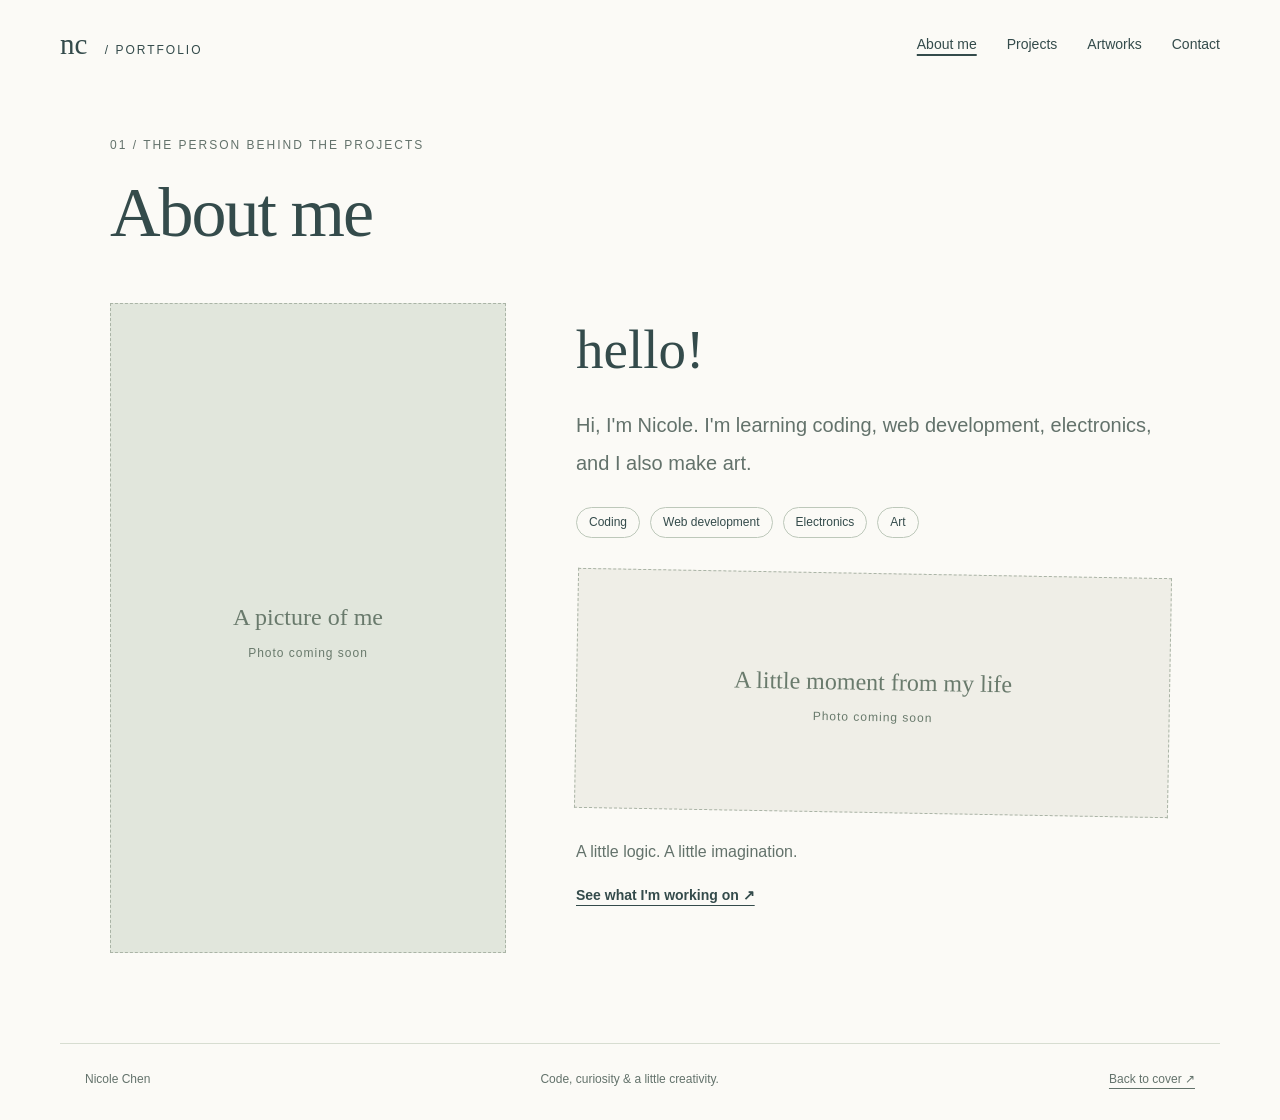
==== about.html @ a859768b "New design New interface design and different pages" ====
<!DOCTYPE html>
<html lang="en"><head><meta charset="UTF-8"><meta name="viewport" content="width=device-width,initial-scale=1"><meta name="description" content="Nicole Chen's portfolio: coding, web development, electronics, and art."><title>About me — Nicole Chen</title><link rel="stylesheet" href="style.css"><script src="content.js" defer></script><script src="script.js" defer></script></head><body class="inside-page"><a class="skip" href="#main">Skip to content</a><header><a class="brand" href="index.html">nc<span> / portfolio</span></a><nav aria-label="Main navigation"><a href="about.html" aria-current="page">About me</a><a href="projects.html" >Projects</a><a href="art.html" >Artworks</a><a href="contact.html" >Contact</a></nav></header><main id="main"><div class="page-heading"><p class="eyebrow">01 / the person behind the projects</p><h1>About me</h1></div><section class="about-layout" aria-labelledby="hello"><div class="photo-placeholder about-portrait" data-photo="portrait" role="img" aria-label="A picture of me"><span>A picture of me<small>Photo coming soon</small></span></div><div class="about-copy"><h2 id="hello" class="handwriting">hello!</h2><p class="intro">Hi, I'm Nicole. I'm learning coding, web development, electronics, and I also make art.</p><div class="interests"><span>Coding</span><span>Web development</span><span>Electronics</span><span>Art</span></div><div class="photo-placeholder about-snapshot" data-photo="snapshot" role="img" aria-label="A little moment from my life"><span>A little moment from my life<small>Photo coming soon</small></span></div><p>A little logic. A little imagination.</p><a class="text-link" href="projects.html">See what I'm working on ↗</a></div></section></main><footer><span>Nicole Chen</span><span>Code, curiosity & a little creativity.</span><a href="index.html">Back to cover ↗</a></footer><dialog id="lightbox" aria-labelledby="lightbox-title"><button class="close" aria-label="Close artwork">Close ×</button><img id="lightbox-image" alt=""><h2 id="lightbox-title"></h2><p id="lightbox-caption"></p></dialog></body></html>
---- style.css ----
/* Shared colors: edit these to change the whole portfolio. */
:root{--paper:#fbfaf6;--ink:#344b4b;--muted:#63726b;--green:#cedbd0;--border:#a3b2a5;--folder:#e9e5da;--hand:'Segoe Print','Bradley Hand','Comic Sans MS',cursive}
*{box-sizing:border-box}html{scroll-behavior:smooth}body{margin:0;background:var(--paper);color:var(--ink);font:16px/1.7 'Segoe UI',Arial,sans-serif}a{color:inherit;text-underline-offset:5px}button{font:inherit;cursor:pointer}img{max-width:100%;display:block}[hidden]{display:none!important}:focus-visible{outline:3px solid #37684a;outline-offset:6px}h1,h2,p{margin-top:0}h1{font-family:var(--hand);font-size:clamp(40px,5.5vw,70px);font-weight:400;line-height:1.3;letter-spacing:-2px;margin-bottom:14px}h2{font-weight:500;font-size:25px;line-height:1.4}p{color:var(--muted)}header{max-width:1240px;margin:auto;min-height:90px;padding:20px 40px;display:flex;align-items:center;justify-content:space-between;gap:24px}.brand{font-family:Georgia,serif;font-size:29px;text-decoration:none}.brand span{font:12px 'Segoe UI',sans-serif;letter-spacing:2px;text-transform:uppercase;margin-left:12px}nav{display:flex;gap:30px;flex-wrap:wrap}nav a{font-size:14px;text-decoration:none}nav a:hover,nav a[aria-current]{text-decoration:underline;text-decoration-thickness:2px}.cover-heading{text-align:center;margin:34px 20px 68px}.eyebrow{font-size:12px;text-transform:uppercase;letter-spacing:2px}.folder{isolation:isolate;position:relative;max-width:970px;height:535px;margin:0 auto 65px;background:var(--folder);border:1px solid var(--border);border-radius:5px 18px 14px 14px;box-shadow:0 14px 30px #344b4b0d}.folder-tab{position:absolute;left:-1px;top:-34px;height:34px;padding:5px 25px;background:var(--folder);border:1px solid var(--border);border-bottom:0;border-radius:12px 16px 0 0;font-size:12px;letter-spacing:1px}.folder-inner{position:absolute;inset:17px;border:1px solid #c5c7bb;border-radius:6px;z-index:-1}.cover-photo{position:absolute;width:35%;left:32.5%;top:42px;text-align:center;transform:rotate(-2deg)}.photo-placeholder{background:#efeee7;border:1px dashed #aab4a6;display:grid;place-items:center;text-align:center;overflow:hidden}.photo-placeholder>span{font-family:var(--hand);font-size:24px;color:#697a6c}.photo-placeholder small{display:block;font:12px 'Segoe UI',sans-serif;letter-spacing:1px;margin-top:8px}.photo-placeholder img{width:100%;height:100%;object-fit:cover;min-height:0}.portrait{height:350px;border-radius:46% 46% 4px 4px;background:#dce2d7}.signature{display:block;font-family:var(--hand);font-size:22px;margin-top:10px}.folder-link{position:absolute;width:25%;padding:20px 22px;background:var(--green);border:1px solid #95a99c;box-shadow:5px 9px 13px #496a4917;border-radius:2px 7px 3px 3px;text-decoration:none;font-family:var(--hand);font-size:31px;line-height:1.4;transition:transform .2s,box-shadow .2s}.folder-link small{display:block;font:12px 'Segoe UI',sans-serif;letter-spacing:.5px;margin-bottom:12px}.folder-link>span{font:21px 'Segoe UI',sans-serif;float:right}.about-tab{left:5%;top:90px;transform:rotate(-7deg)}.projects-tab{right:4%;top:65px;transform:rotate(6deg);background:#d2decd}.contact-tab{left:4%;bottom:75px;transform:rotate(-4deg);background:#dbe2d5}.art-tab{right:3%;bottom:85px;transform:rotate(7deg);background:#c3d4cb}.folder-link:hover{transform:rotate(0) translateY(-6px);box-shadow:5px 15px 18px #496a4925}.inside-page main{max-width:1120px;margin:45px auto 90px;padding:0 30px;min-height:60vh}.page-heading{margin-bottom:45px}.page-heading>p:last-child{max-width:640px}.about-layout{display:grid;grid-template-columns:.8fr 1.2fr;gap:70px}.about-portrait{height:650px;background:#e1e6dc}.about-copy{padding:8px 0}.handwriting{font-family:var(--hand);font-size:55px;font-weight:400;margin-bottom:18px}.intro{font-size:20px;line-height:1.9}.interests{display:flex;flex-wrap:wrap;gap:10px;margin:25px 0 35px}.interests span,.pill{border:1px solid #bdc8ba;padding:4px 12px;border-radius:30px;font-size:12px}.about-snapshot{height:240px;margin:25px 0;transform:rotate(1deg)}.text-link{font-size:14px;font-weight:600}.project-grid{display:grid;grid-template-columns:1fr 1fr;gap:30px}.project-card{text-decoration:none;background:#fff;border:1px solid #c9cec2;padding:12px;transition:transform .2s,box-shadow .2s}.project-card:hover{transform:translateY(-6px);box-shadow:0 14px 25px #344b4b12}.code-cover{min-height:270px;background:#dce4da;display:flex;flex-direction:column;align-items:center;justify-content:center;gap:18px}.code-cover>span{font:70px Georgia,serif}.code-cover small{font:13px monospace}.card-copy{padding:22px 12px}.card-copy h2{font-size:23px}.card-copy h2 span{float:right}.empty-project{border:1px dashed #b5c0b3;display:flex;flex-direction:column;align-items:center;justify-content:center;min-height:300px}.empty-project>span{font-size:50px;font-weight:200}.project-detail{display:grid;grid-template-columns:.8fr 1.2fr;gap:50px;align-items:start}.project-detail .code-cover{min-height:350px}.project-detail h2:not(:first-child){margin-top:30px}.back-link{display:inline-block;margin-bottom:30px}.button{display:inline-block;padding:12px 22px;background:var(--ink);color:white;border-radius:3px;text-decoration:none}.button:hover{background:#48634f}.art-grid{columns:3;column-gap:25px}.art-piece{break-inside:avoid;margin:0 0 25px}.art-piece a{display:block;border:1px solid #c7cfc1;background:white;padding:10px;transition:transform .2s}.art-piece a:hover{transform:translateY(-4px)}.art-piece img{width:100%;height:auto}.art-piece figcaption{padding:10px 3px;font-size:14px}.gallery-empty{min-height:350px;display:grid;align-content:center;justify-items:center;gap:20px;border-top:1px solid #dce0d6}.empty-frame{width:160px;height:190px;border:1px solid #bbc7b6;outline:8px solid #eeeee6;transform:rotate(-4deg)}.contact-grid{display:grid;grid-template-columns:1fr 1fr;gap:24px}.contact-card{border:1px solid #bbc7b6;background:#e6ebe1;padding:30px;text-decoration:none;transition:transform .2s}.contact-card:hover{transform:translateY(-5px)}.contact-symbol{display:block;font:30px Georgia,serif;margin-bottom:35px}.contact-card h2 span{float:right}.contact-card p{font-size:14px;overflow-wrap:anywhere;margin-bottom:0}footer{max-width:1160px;margin:auto;padding:25px 25px 30px;display:flex;justify-content:space-between;gap:20px;border-top:1px solid #d7ddd1;font-size:12px;color:var(--muted)}dialog{width:min(900px,92vw);max-height:92vh;border:1px solid #a6b8a3;background:var(--paper);color:var(--ink);padding:25px}dialog::backdrop{background:#263c38c9}dialog img{max-height:65vh;margin:auto;object-fit:contain}dialog h2{margin:20px 0 5px}.close{display:block;margin:0 0 20px auto;background:transparent;border:1px solid #a6b8a3;padding:7px 14px}.modal-open{overflow:hidden}.skip{position:fixed;left:15px;top:-100px;background:white;padding:10px;z-index:50}.skip:focus{top:10px}
@media(max-width:1000px){.folder{margin-inline:30px}}
@media(max-width:800px){header{padding:20px 24px;flex-direction:column;gap:15px}nav{gap:24px}.cover-heading{margin-top:25px}.folder{height:490px}.folder-link{font-size:24px;padding:17px 14px;width:29%}.cover-photo{width:32%;left:34%;top:80px}.portrait{height:280px}.about-tab,.contact-tab{left:3%}.art-tab,.projects-tab{right:3%}.signature{font-size:17px}.about-layout{gap:35px}.about-portrait{height:520px}.project-detail{grid-template-columns:1fr}.art-grid{columns:2}}
@media(max-width:540px){h1{letter-spacing:-1px}nav{gap:20px}nav a{font-size:14px}.cover-heading{margin-bottom:60px}.cover-heading p{padding-inline:18px}.folder{height:auto;display:grid;grid-template-columns:1fr 1fr;gap:16px;padding:28px 20px 30px;margin-inline:20px}.cover-photo{position:relative;left:auto;top:auto;grid-column:1/-1;width:70%;margin:0 auto 10px}.portrait{height:240px}.folder-link{position:relative;inset:auto;width:100%;font-size:24px;padding:16px 12px}.folder-link>span{font-size:16px}.about-tab,.contact-tab{transform:rotate(-3deg)}.projects-tab,.art-tab{transform:rotate(3deg)}.inside-page main{padding:0 22px;margin-top:30px}.about-layout,.project-grid,.contact-grid{grid-template-columns:1fr}.about-portrait{height:340px}.about-snapshot{height:210px}.intro{font-size:18px}.art-grid{columns:1}.contact-symbol{margin-bottom:24px}footer{flex-wrap:wrap}footer span:nth-child(2){display:none}}
@media(prefers-reduced-motion:reduce){html{scroll-behavior:auto}*{transition:none!important}}
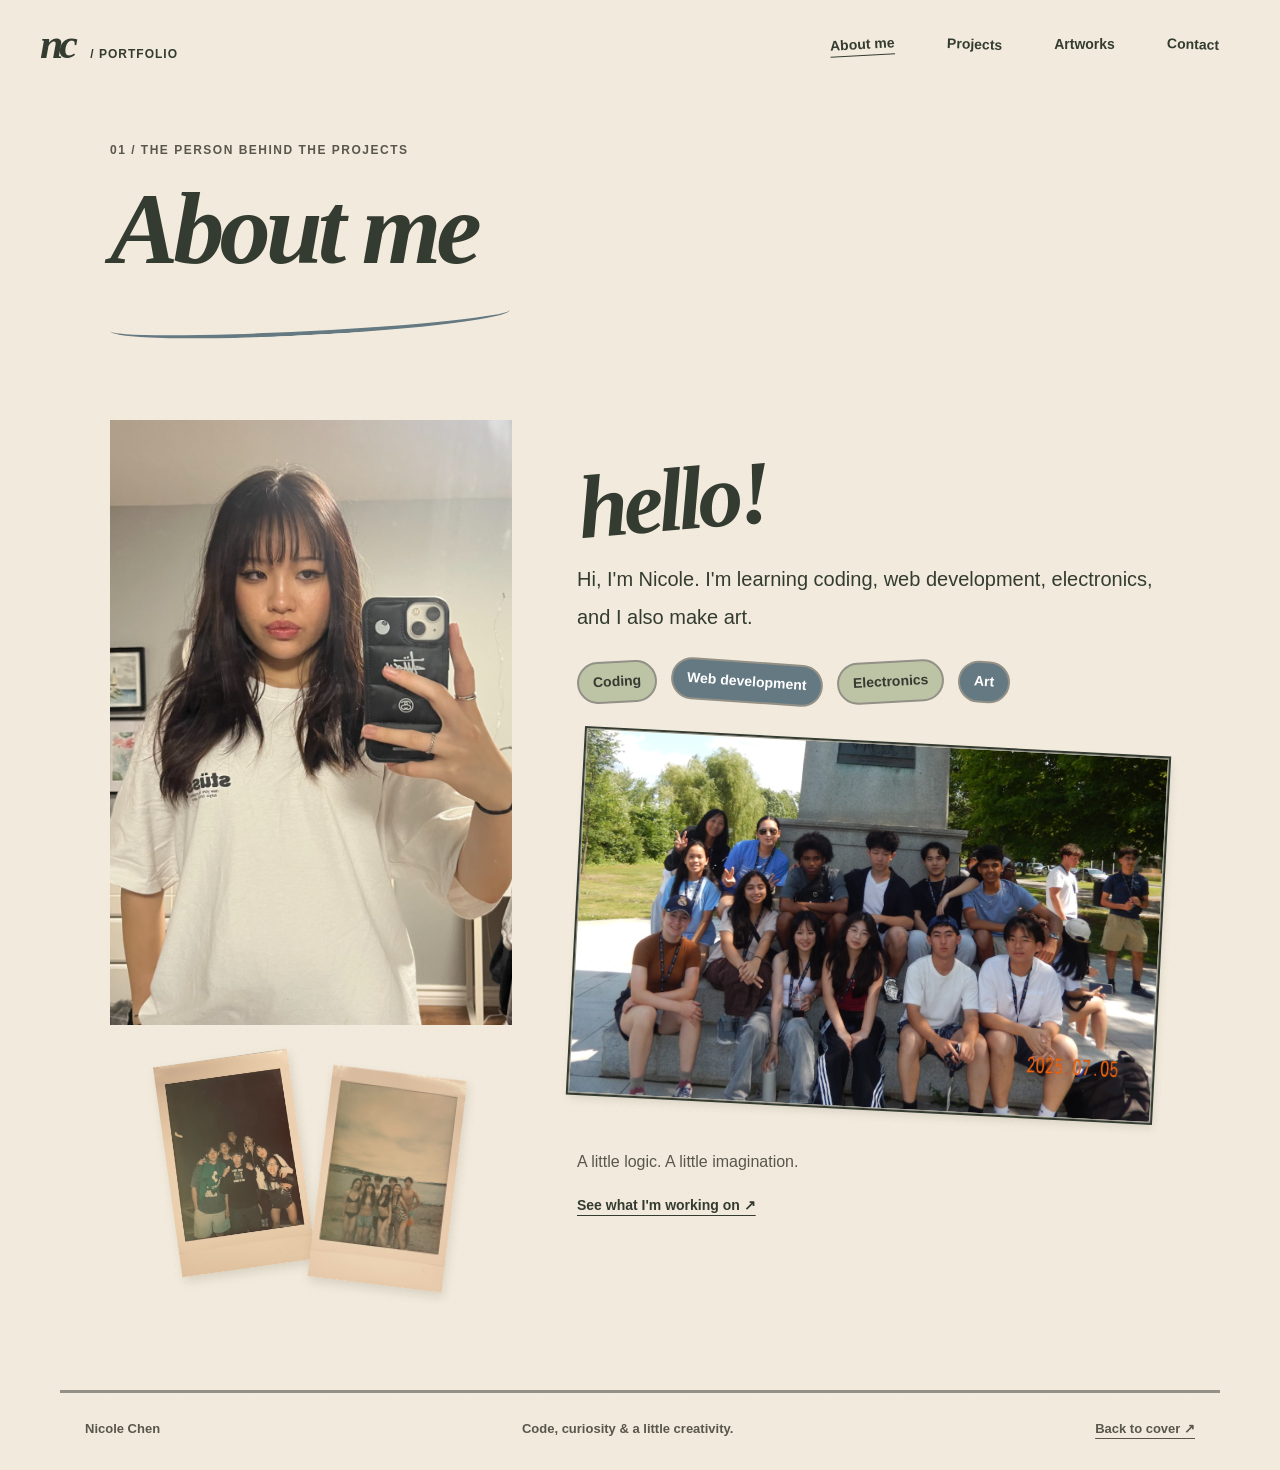
==== commit d657acbc: "New design Added pictures to about me section and on main page, removed folder design, new colour pa" ====
--- a/about.html
+++ b/about.html
@@ -1,2 +1,3 @@
 <!DOCTYPE html>
-<html lang="en"><head><meta charset="UTF-8"><meta name="viewport" content="width=device-width,initial-scale=1"><meta name="description" content="Nicole Chen's portfolio: coding, web development, electronics, and art."><title>About me — Nicole Chen</title><link rel="stylesheet" href="style.css"><script src="content.js" defer></script><script src="script.js" defer></script></head><body class="inside-page"><a class="skip" href="#main">Skip to content</a><header><a class="brand" href="index.html">nc<span> / portfolio</span></a><nav aria-label="Main navigation"><a href="about.html" aria-current="page">About me</a><a href="projects.html" >Projects</a><a href="art.html" >Artworks</a><a href="contact.html" >Contact</a></nav></header><main id="main"><div class="page-heading"><p class="eyebrow">01 / the person behind the projects</p><h1>About me</h1></div><section class="about-layout" aria-labelledby="hello"><div class="photo-placeholder about-portrait" data-photo="portrait" role="img" aria-label="A picture of me"><span>A picture of me<small>Photo coming soon</small></span></div><div class="about-copy"><h2 id="hello" class="handwriting">hello!</h2><p class="intro">Hi, I'm Nicole. I'm learning coding, web development, electronics, and I also make art.</p><div class="interests"><span>Coding</span><span>Web development</span><span>Electronics</span><span>Art</span></div><div class="photo-placeholder about-snapshot" data-photo="snapshot" role="img" aria-label="A little moment from my life"><span>A little moment from my life<small>Photo coming soon</small></span></div><p>A little logic. A little imagination.</p><a class="text-link" href="projects.html">See what I'm working on ↗</a></div></section></main><footer><span>Nicole Chen</span><span>Code, curiosity & a little creativity.</span><a href="index.html">Back to cover ↗</a></footer><dialog id="lightbox" aria-labelledby="lightbox-title"><button class="close" aria-label="Close artwork">Close ×</button><img id="lightbox-image" alt=""><h2 id="lightbox-title"></h2><p id="lightbox-caption"></p></dialog></body></html>+<html lang="en"><head><meta charset="UTF-8"><meta name="viewport" content="width=device-width,initial-scale=1"><meta name="description" content="Nicole Chen's portfolio: coding, web development, electronics, and art."><title>About me — Nicole Chen</title><link rel="stylesheet" href="style.css"><script src="content.js" defer></script><script src="script.js" defer></script></head><body class="inside-page about-page"><a class="skip" href="#main">Skip to content</a><header><a class="brand" href="index.html">nc<span> / portfolio</span></a><nav aria-label="Main navigation"><a href="about.html" aria-current="page">About me</a><a href="projects.html" >Projects</a><a href="art.html" >Artworks</a><a href="contact.html" >Contact</a></nav></header><main id="main"><div class="page-heading"><p class="eyebrow">01 / the person behind the projects</p><h1>About me</h1></div><section class="about-layout" aria-labelledby="hello"><div class="about-photo-column"><div class="about-portrait about-colour-photo"><img src="images/nicole-about.png" alt="Nicole taking a mirror selfie" width="474" height="714"></div><div class="polaroid-pair" aria-label="Photos with friends"><img src="images/polaroid-friends.png" alt="A Polaroid of friends together at night" loading="lazy"><img src="images/polaroid-beach.png" alt="A Polaroid of friends at the beach" loading="lazy"></div></div><div class="about-copy"><h2 id="hello" class="handwriting">hello!</h2><p class="intro">Hi, I'm Nicole. I'm learning coding, web development, electronics, and I also make art.</p><div class="interests"><span>Coding</span><span>Web development</span><span>Electronics</span><span>Art</span></div><div class="photo-placeholder about-snapshot" data-photo="snapshot" role="img" aria-label="A little moment from my life"><span>A little moment from my life<small>Photo coming soon</small></span></div><p>A little logic. A little imagination.</p><a class="text-link" href="projects.html">See what I'm working on ↗</a></div></section></main><footer><span>Nicole Chen</span><span>Code, curiosity & a little creativity.</span><a href="index.html">Back to cover ↗</a></footer><dialog id="lightbox" aria-labelledby="lightbox-title"><button class="close" aria-label="Close artwork">Close ×</button><img id="lightbox-image" alt=""><h2 id="lightbox-title"></h2><p id="lightbox-caption"></p></dialog></body></html>
+
--- a/style.css
+++ b/style.css
@@ -5,3 +5,468 @@
 @media(max-width:800px){header{padding:20px 24px;flex-direction:column;gap:15px}nav{gap:24px}.cover-heading{margin-top:25px}.folder{height:490px}.folder-link{font-size:24px;padding:17px 14px;width:29%}.cover-photo{width:32%;left:34%;top:80px}.portrait{height:280px}.about-tab,.contact-tab{left:3%}.art-tab,.projects-tab{right:3%}.signature{font-size:17px}.about-layout{gap:35px}.about-portrait{height:520px}.project-detail{grid-template-columns:1fr}.art-grid{columns:2}}
 @media(max-width:540px){h1{letter-spacing:-1px}nav{gap:20px}nav a{font-size:14px}.cover-heading{margin-bottom:60px}.cover-heading p{padding-inline:18px}.folder{height:auto;display:grid;grid-template-columns:1fr 1fr;gap:16px;padding:28px 20px 30px;margin-inline:20px}.cover-photo{position:relative;left:auto;top:auto;grid-column:1/-1;width:70%;margin:0 auto 10px}.portrait{height:240px}.folder-link{position:relative;inset:auto;width:100%;font-size:24px;padding:16px 12px}.folder-link>span{font-size:16px}.about-tab,.contact-tab{transform:rotate(-3deg)}.projects-tab,.art-tab{transform:rotate(3deg)}.inside-page main{padding:0 22px;margin-top:30px}.about-layout,.project-grid,.contact-grid{grid-template-columns:1fr}.about-portrait{height:340px}.about-snapshot{height:210px}.intro{font-size:18px}.art-grid{columns:1}.contact-symbol{margin-bottom:24px}footer{flex-wrap:wrap}footer span:nth-child(2){display:none}}
 @media(prefers-reduced-motion:reduce){html{scroll-behavior:auto}*{transition:none!important}}
+
+/* === ARTSY GREEN REDESIGN ===
+   Palette and display fonts live here. These system fonts work offline too.
+   Georgia bold italic gives the expressive serif; Impact gives the chunky type. */
+:root {
+  --paper: #F2EBDD;
+  --ink: #343B30;
+  --muted: #59564C;
+  --green: #BDC3A5;
+  --border: #606B50;
+  --folder: #D8CEBA;
+  --blue: #657982;
+  --display: Georgia, 'Times New Roman', serif;
+  --chunky: Impact, 'Arial Black', sans-serif;
+}
+body {
+  background-color: var(--paper);
+  background-image: radial-gradient(#79715f10 .8px, transparent .8px);
+  background-size: 9px 9px;
+}
+h1 {
+  font-family: var(--display);
+  font-style: italic;
+  font-weight: 900;
+  font-size: clamp(58px, 8vw, 112px);
+  line-height: 1.03;
+  letter-spacing: -5px;
+}
+h2 { font-family: var(--display); font-weight: 900; }
+header { max-width: 1320px; padding-block: 25px; }
+.brand { font: italic 900 42px/.9 var(--display); letter-spacing: -4px; }
+.brand span { color: var(--ink); letter-spacing: 1px; font-weight: 800; }
+nav { gap: 10px; }
+nav a {
+  border: 2px solid var(--ink);
+  border-radius: 48% 45% 43% 48% / 50%;
+  padding: 7px 21px;
+  font-weight: 800;
+  background: var(--paper);
+  transition: transform .18s, background .18s;
+}
+nav a:nth-child(even) { transform: rotate(2deg); }
+nav a:hover, nav a[aria-current] { background: var(--ink); color: var(--paper); text-decoration: none; transform: rotate(-3deg); }
+.eyebrow { font-weight: 900; letter-spacing: 1.5px; }
+.cover-heading { position: relative; max-width: 1100px; margin: 30px auto 80px; padding: 0 28px; }
+.cover-heading h1 { display: flex; justify-content: center; align-items: baseline; flex-wrap: wrap; column-gap: 28px; }
+.title-name { font-size: clamp(64px, 9vw, 130px); transform: rotate(-6deg); }
+.title-work {
+  font: 400 clamp(64px, 10vw, 142px)/1 var(--chunky);
+  text-transform: uppercase;
+  letter-spacing: -3px;
+  color: var(--border);
+  transform: rotate(2deg);
+}
+.cover-heading > p:last-child { font-weight: 600; margin-top: 23px; }
+/* Curved rules are abstract accents, kept behind the readable content. */
+.cover-heading::after {
+  content: ''; position: absolute; width: 180px; height: 26px;
+  left: calc(50% - 90px); bottom: -25px;
+  border-bottom: 4px solid var(--blue); border-radius: 50%; transform: rotate(-4deg);
+}
+.folder {
+  max-width: 1040px; height: 590px;
+  border: 3px solid var(--ink);
+  border-radius: 5% 4% 3% 6% / 3% 5% 4% 3%;
+  box-shadow: 10px 12px 0 var(--ink);
+  background-image: repeating-linear-gradient(0deg, transparent 0 45px, #fffaf02b 45px 46px);
+}
+.folder-tab {
+  top: -40px; left: 25px; height: 40px;
+  border: 3px solid var(--ink); border-bottom: 0;
+  padding: 9px 24px; background: var(--green); color: var(--ink);
+  border-radius: 22px 32px 0 0; font-weight: 800;
+}
+.folder-inner { inset: 22px; border: 2px dashed #8d927470; border-radius: 6% 2% 4% 5%; }
+.folder::before, .folder::after {
+  content: ''; position: absolute; pointer-events: none; z-index: -1;
+  width: 80%; height: 180px; left: 9%; top: 160px;
+  border: 3px solid var(--paper); border-radius: 50%; transform: rotate(-22deg);
+}
+.folder::after { width: 65%; left: 18%; top: 200px; transform: rotate(28deg); border-color: var(--green); }
+.cover-photo { top: 55px; width: 34%; left: 33%; padding: 13px 13px 20px; background: var(--paper); transform: rotate(-4deg); box-shadow: 5px 6px 0 #554e3e40; }
+.portrait { height: 360px; border-radius: 45% 48% 4px 4px; background: var(--green); border: 2px solid var(--ink); }
+.photo-placeholder > span { color: var(--ink); font: italic 900 27px/1.25 var(--display); padding: 18px; }
+.photo-placeholder small { font: 13px/1.6 'Segoe UI', sans-serif; }
+.signature { font: italic 900 26px/1.3 var(--display); margin-top: 17px; }
+.folder-link {
+  width: 27%; border: 2px solid var(--ink); color: var(--ink);
+  font: 400 clamp(28px, 3.4vw, 44px)/1.05 var(--chunky);
+  text-transform: uppercase; padding: 24px 20px;
+  box-shadow: 6px 7px 0 #554e3e55;
+  border-radius: 9% 4% 12% 5% / 7% 13% 6% 10%;
+}
+.folder-link small { font: 700 12px/1.4 'Segoe UI', sans-serif; text-transform: none; }
+.folder-link > span { float: none; display: inline-block; font-size: 25px; }
+.about-tab { left: 3%; top: 95px; background: var(--paper); transform: rotate(-10deg); }
+.projects-tab { right: 2%; top: 65px; background: var(--green); transform: rotate(8deg); }
+.contact-tab { left: 2%; bottom: 75px; background: var(--blue); color: white; transform: rotate(-6deg); }
+.art-tab { right: 2%; bottom: 85px; background: #fffef7; transform: rotate(10deg); }
+.folder-link:hover { transform: rotate(0) translateY(-7px); box-shadow: 8px 12px 0 var(--ink); }
+.inside-page main { margin-top: 50px; }
+.page-heading { position: relative; padding-bottom: 30px; margin-bottom: 55px; }
+.page-heading::after { content: ''; display: block; width: min(400px, 85%); height: 25px; border-bottom: 4px solid var(--blue); border-radius: 50%; transform: rotate(-3deg); }
+.page-heading h1 { margin-block: 16px 24px; }
+.about-layout { gap: 55px; }
+.about-portrait { background: var(--green); border: 10px solid #fffef7; outline: 2px solid var(--ink); transform: rotate(-3deg); box-shadow: 13px 15px 0 var(--blue); border-radius: 40% 43% 2% 2%; }
+.about-copy { padding: 20px 10px; }
+.handwriting { font: italic 900 90px/.95 var(--display); letter-spacing: -5px; transform: rotate(-5deg); margin-bottom: 35px; }
+.intro { color: var(--ink); }
+.interests { gap: 14px; }
+.interests span { font-size: 14px; font-weight: 800; background: var(--green); border: 2px solid var(--ink); padding: 7px 14px; transform: rotate(-3deg); }
+.interests span:nth-child(even) { background: var(--blue); color: white; transform: rotate(4deg); }
+.about-snapshot { background: #fffef7; border: 9px solid #fffef7; outline: 2px solid var(--ink); box-shadow: 7px 8px 0 var(--border); transform: rotate(3deg); margin-block: 40px; }
+.project-grid { gap: 40px; }
+.project-card { border: 2px solid var(--ink); padding: 14px; transform: rotate(-2deg); box-shadow: 8px 9px 0 var(--border); }
+.project-card:hover { transform: rotate(0) translateY(-5px); box-shadow: 9px 14px 0 var(--border); }
+.code-cover { background: var(--blue); color: white; border-radius: 40% 40% 3px 3px; min-height: 290px; }
+.code-cover > span { font: 900 90px/1 var(--display); }
+.card-copy h2 { font: 400 30px/1.1 var(--chunky); text-transform: uppercase; }
+.pill { background: var(--paper); border-color: var(--border); color: var(--ink); }
+.empty-project { border: 2px dashed var(--border); border-radius: 43% 48% 38% 45%; background: #c9c9b445; padding: 35px; text-align: center; }
+.empty-project h2 { font-style: italic; font-size: 36px; }
+.project-detail { gap: 45px; }
+.project-detail > div:last-child { background: #fffef7; padding: 28px; border: 2px solid var(--ink); box-shadow: 8px 8px 0 var(--green); }
+.button { border-radius: 50%; border: 2px solid var(--ink); padding: 14px 26px; font-weight: 800; }
+.contact-grid { gap: 35px; }
+.contact-card { background: var(--green); border: 2px solid var(--ink); border-radius: 8% 3% 10% 4%; box-shadow: 7px 8px 0 var(--ink); transform: rotate(-2deg); }
+.contact-card:nth-child(2) { background: var(--blue); color: white; transform: rotate(2deg); }
+.contact-card:nth-child(3) { background: var(--border); color: var(--paper); transform: rotate(2deg); }
+.contact-card:nth-child(4) { background: #fffef7; transform: rotate(-2deg); }
+.contact-card p { color: inherit; font-weight: 600; }
+.contact-card h2 { font: 400 42px/1.1 var(--chunky); text-transform: uppercase; }
+.contact-card:hover { transform: rotate(0) translateY(-6px); }
+.contact-symbol { font-weight: 900; }
+footer { border-top: 3px solid var(--ink); font-size: 13px; font-weight: 700; margin-top: 30px; }
+:focus-visible { outline: 4px solid var(--blue); outline-offset: 7px; }
+
+/* Artwork gets a quiet white room, with the same expressive typography. */
+.art-page { --paper: #fff; --ink: #222; --muted: #555; background: white; }
+.art-page .page-heading h1 { font-style: normal; font-family: var(--chunky); font-weight: 400; letter-spacing: -2px; }
+.art-page .page-heading::after { border-color: #222; height: 0; border-width: 1px; border-radius: 0; transform: none; width: 100%; }
+.art-page .gallery-empty { border: 0; }
+.art-page .empty-frame { border-color: #bbb; outline-color: #f4f4f4; }
+.art-page .art-piece a { padding: 0; border: 0; background: white; }
+.art-page .art-piece figcaption { color: #555; font-weight: 400; }
+.art-page footer { border-width: 1px; }
+.art-page dialog { background: white; border-color: #bbb; }
+.art-page dialog::backdrop { background: #000b; }
+.art-page .close { border-color: #999; }
+
+@media (max-width: 800px) {
+  h1 { font-size: clamp(55px, 10vw, 88px); letter-spacing: -3px; }
+  header { padding: 24px; }
+  nav { justify-content: center; gap: 8px; }
+  nav a { padding: 6px 14px; }
+  .cover-heading { margin-bottom: 75px; }
+  .cover-heading h1 { column-gap: 15px; }
+  .folder { height: 520px; }
+  .cover-photo { top: 65px; }
+  .portrait { height: 300px; }
+  .folder-link { width: 28%; padding: 20px 12px; font-size: 30px; }
+  .signature { font-size: 21px; }
+  .about-layout { gap: 35px; }
+  .handwriting { font-size: 70px; }
+}
+@media (max-width: 540px) {
+  .cover-heading h1 { display: block; }
+  .title-name, .title-work { display: block; }
+  .title-name { font-size: 68px; margin-bottom: 8px; }
+  .title-work { font-size: clamp(55px, 15vw, 80px); letter-spacing: -2px; }
+  .folder { height: auto; margin-inline: 18px; padding: 28px 17px; gap: 22px 14px; box-shadow: 6px 8px 0 var(--ink); }
+  .folder-tab { left: 12px; padding-inline: 14px; font-size: 12px; }
+  .cover-photo { top: auto; left: auto; width: 82%; margin-bottom: 10px; }
+  .portrait { height: 260px; }
+  .folder-link { width: 100%; inset: auto; padding: 17px 10px; font-size: clamp(22px, 6vw, 30px); }
+  .folder-link small { font-size: 12px; }
+  .folder-link > span { font-size: 19px; }
+  .about-tab, .contact-tab { transform: rotate(-4deg); }
+  .projects-tab, .art-tab { transform: rotate(4deg); }
+  .about-portrait { margin: 0 8px 20px; }
+  .about-copy { padding-inline: 0; }
+  .project-card { margin-inline: 5px; }
+  .contact-card { margin-inline: 4px; }
+  .page-heading { margin-bottom: 35px; }
+  .project-detail > div:last-child { padding: 22px; }
+}
+@media (prefers-reduced-motion: reduce) { * { transition: none !important; } }
+
+
+/* Scanned paper surfaces and an unframed portrait cutout. */
+.folder, .folder-tab, .folder-link, .contact-card, .project-card,
+.about-snapshot, .project-detail > div:last-child {
+  background-image: url('images/paper-grain.png');
+  background-size: 620px;
+  background-blend-mode: multiply;
+  border-color: #929087;
+  border-width: 1px;
+  box-shadow: 2px 5px 9px #514b3626, 0 1px 2px #514b3620;
+}
+.folder { border-radius: 9px 17px 12px 8px; box-shadow: 3px 12px 20px #514b3626, inset 0 1px 2px #fff9; }
+.folder-tab { border-radius: 16px 25px 0 0; width: 225px; }
+.folder-inner { border: 0; box-shadow: inset 0 -2px 4px #76695018; }
+.folder::before, .folder::after { display: none; }
+.folder-link { border-radius: 2px 5px 1px 3px; }
+.folder-link:hover, .contact-card:hover, .project-card:hover { box-shadow: 3px 10px 15px #514b3633; }
+.cover-photo { background: transparent; padding: 0; box-shadow: none; transform: none; top: 20px; bottom: 0; width: 40%; left: 30%; }
+.portrait, .about-portrait { background: transparent; border: 0; outline: 0; border-radius: 0; box-shadow: none; transform: none; height: 100%; }
+.cover-photo .portrait img, .about-portrait img { object-fit: contain; object-position: center bottom; }
+.about-portrait { height: 650px; }
+.folder-link { z-index: 2; }
+nav a, footer, .interests span, .button { border-color: #929087; }
+.art-page .art-piece a { background-image: none; box-shadow: none; }
+@media (max-width: 540px) {
+  .folder { box-shadow: 3px 9px 15px #514b3626; }
+  .cover-photo { width: 90%; left: auto; top: auto; bottom: auto; height: 360px; }
+  .about-portrait { height: 450px; }
+}
+
+/* White in the portrait blends into the paper, leaving the grey cutout visible. */
+.cover-photo, .about-portrait { mix-blend-mode: multiply; }
+
+/* Collage accents are decorative only: they never capture clicks or keyboard focus. */
+.collage-decoration {
+  position: absolute;
+  pointer-events: none;
+  user-select: none;
+  mix-blend-mode: multiply;
+  width: 330px;
+  height: auto;
+}
+.scraps-upper { top: -58px; left: 12px; width: 265px; transform: rotate(-18deg); z-index: 1; }
+.scraps-portrait { bottom: -30px; left: 22%; width: 56%; transform: rotate(7deg); z-index: 3; }
+/* Plain text links, nestled next to the portrait. */
+.folder-link, .folder-link:hover, .folder-link:focus-visible {
+  background: none;
+  border: 0;
+  box-shadow: none;
+  border-radius: 0;
+  color: var(--ink);
+}
+.folder-link {
+  width: auto;
+  max-width: 31%;
+  padding: 12px 5px;
+  z-index: 4;
+  transition: transform .2s, color .2s;
+  text-shadow: 0 1px 0 #f2ebdd80;
+}
+.folder-link:hover { color: #596c73; transform: rotate(0) translateY(-5px) scale(1.06); }
+.folder-link small { display: none; }
+.about-tab { left: 13%; top: 185px; transform: rotate(-10deg); }
+.projects-tab { right: 11%; top: 205px; transform: rotate(8deg); }
+.contact-tab { left: 14%; bottom: 155px; transform: rotate(-7deg); }
+.art-tab { right: 10%; bottom: 145px; transform: rotate(9deg); }
+nav a, nav a:hover, nav a[aria-current], .button, .button:hover {
+  background: none;
+  border: 0;
+  box-shadow: none;
+  border-radius: 0;
+  color: var(--ink);
+}
+nav a { transition: transform .2s; }
+nav a:hover, nav a[aria-current] { text-decoration: underline; text-underline-offset: 6px; }
+.button { padding-left: 0; padding-right: 0; text-decoration: underline; transition: transform .2s; }
+.button:hover { transform: translateY(-3px); }
+.inside-page main { position: relative; padding-bottom: 90px; }
+.scraps-heading { right: 0; top: -55px; width: 260px; transform: rotate(12deg); z-index: -1; opacity: .8; }
+.page-heading { isolation: isolate; }
+.page-heading h1, .page-heading p { position: relative; z-index: 1; }
+.scraps-bottom { right: 30px; bottom: -45px; width: 290px; transform: rotate(-8deg); }
+.about-page .scraps-bottom { right: auto; left: 8%; width: 360px; bottom: -15px; }
+.art-page main { padding-bottom: 0; }
+@media (max-width: 800px) {
+  .about-tab { left: 8%; top: 165px; }
+  .projects-tab { right: 7%; top: 185px; }
+  .contact-tab { left: 9%; bottom: 145px; }
+  .art-tab { right: 7%; bottom: 125px; }
+  .scraps-upper { width: 220px; }
+  .scraps-heading { width: 190px; opacity: .5; }
+}
+@media (max-width: 540px) {
+  .folder { display: block; height: 570px; padding: 35px 15px 20px; }
+  .cover-photo { position: absolute; left: 20%; top: 55px; width: 60%; height: 430px; margin: 0; }
+  .folder-link { position: absolute; max-width: 43%; font-size: clamp(23px, 6vw, 30px); }
+  .about-tab { left: 4%; top: 190px; }
+  .projects-tab { right: 3%; top: 220px; }
+  .contact-tab { left: 5%; bottom: 170px; }
+  .art-tab { right: 3%; bottom: 140px; }
+  .scraps-upper { width: 180px; top: -35px; left: 0; }
+  .scraps-portrait { width: 90%; left: 5%; bottom: -10px; }
+  .scraps-heading { width: 155px; top: -35px; opacity: .35; }
+  .scraps-bottom, .about-page .scraps-bottom { width: 230px; left: auto; right: 10px; bottom: -25px; }
+}
+@media (prefers-reduced-motion: reduce) { .folder-link, nav a, .button { transition: none; } }
+
+/* Plain folder and larger cover portrait. Crop in the layout, preserving the photo file. */
+.folder, .folder-tab {
+  background-image: none;
+  background-blend-mode: normal;
+  background-color: var(--folder);
+}
+.collage-decoration { display: none; }
+.cover-photo {
+  top: 8px;
+  bottom: 0;
+  left: 21%;
+  width: 58%;
+  height: auto;
+  overflow: hidden;
+}
+.cover-photo .portrait { position: relative; height: 100%; overflow: hidden; }
+.cover-photo .portrait img {
+  position: absolute;
+  top: 0;
+  left: 0;
+  width: 100%;
+  height: auto;
+  max-width: none;
+  object-fit: initial;
+}
+.inside-page main { padding-bottom: 0; }
+@media (max-width: 800px) and (min-width: 541px) {
+  .cover-photo { left: 15%; width: 70%; }
+}
+@media (max-width: 540px) {
+  .cover-photo { top: 10px; bottom: 0; left: 6%; width: 88%; height: auto; }
+}
+
+/* Centre the cover cutout and show a little more of the portrait. */
+.cover-photo { left: 50%; width: 52%; transform: translateX(-50%); }
+@media (max-width: 800px) and (min-width: 541px) {
+  .cover-photo { left: 50%; width: 62%; }
+}
+@media (max-width: 540px) {
+  .cover-photo { left: 50%; width: 78%; }
+}
+
+/* Keep the cap-to-upper-torso crop consistent across screen sizes. */
+.cover-photo {
+  top: 10px;
+  bottom: 0;
+  left: 50%;
+  width: 100%;
+  height: auto;
+  transform: translateX(-50%);
+  pointer-events: none;
+}
+.cover-photo .portrait img {
+  top: 0;
+  left: 50%;
+  width: auto;
+  height: 185%;
+  max-width: none;
+  transform: translateX(-50%);
+}
+
+/* Open portrait composition: no folder, frame, or paper surface. */
+.index-page .cover-heading { margin: 15px auto 5px; }
+.index-page .cover-heading .eyebrow { margin-bottom: 12px; }
+.index-page .title-name { font-size: clamp(52px, 6.5vw, 90px); }
+.index-page .title-work { font-size: clamp(58px, 7.2vw, 100px); }
+.index-page .cover-heading > p:last-child { margin-top: 15px; }
+.index-page .cover-heading::after { display: none; }
+.portrait-stage {
+  position: relative;
+  isolation: isolate;
+  width: min(1240px, 100%);
+  height: 690px;
+  margin: 0 auto;
+}
+/* A quiet oval accent connects the floating type without enclosing the portrait. */
+.portrait-stage::before {
+  content: '';
+  position: absolute;
+  pointer-events: none;
+  width: 78%;
+  height: 45%;
+  left: 11%;
+  top: 32%;
+  border: 1px solid #929b8a66;
+  border-radius: 50%;
+  transform: rotate(-14deg);
+  z-index: -1;
+}
+.portrait-stage .cover-photo { top: 0; bottom: 0; }
+.portrait-stage .portrait img { height: 185%; }
+.portrait-stage .folder-link {
+  max-width: none;
+  font-size: clamp(40px, 5.8vw, 78px);
+  letter-spacing: -1px;
+  line-height: 1.05;
+  padding: 12px 8px;
+  text-shadow: 0 2px 0 #f2ebdd80;
+}
+.portrait-stage .folder-link > span { font-size: .55em; vertical-align: middle; }
+.portrait-stage .about-tab { left: 6%; top: 24%; transform: rotate(-9deg); }
+.portrait-stage .projects-tab { right: 5%; top: 29%; transform: rotate(7deg); color: #606b50; }
+.portrait-stage .contact-tab { left: 8%; bottom: 21%; transform: rotate(-5deg); color: #657982; }
+.portrait-stage .art-tab { right: 4%; bottom: 14%; transform: rotate(8deg); }
+.portrait-stage .folder-link:hover { transform: rotate(0) translateY(-6px) scale(1.04); color: #596c73; }
+.index-page footer { margin-top: 0; }
+@media (max-width: 800px) {
+  .portrait-stage { height: 600px; }
+  .portrait-stage .folder-link { font-size: clamp(35px, 6.4vw, 54px); }
+  .portrait-stage .about-tab { left: 3%; }
+  .portrait-stage .projects-tab { right: 2%; }
+  .portrait-stage .contact-tab { left: 3%; }
+  .portrait-stage .art-tab { right: 2%; }
+}
+@media (max-width: 540px) {
+  .index-page .cover-heading h1 { display: flex; gap: 12px; }
+  .index-page .title-name { font-size: 44px; margin: 0; }
+  .index-page .title-work { font-size: 46px; letter-spacing: -1px; }
+  .index-page .cover-heading { padding: 0 15px; }
+  .portrait-stage { height: 540px; overflow: hidden; }
+  .portrait-stage .portrait img { height: 170%; }
+  .portrait-stage .folder-link { font-size: clamp(29px, 8vw, 43px); letter-spacing: -.5px; }
+  .portrait-stage .about-tab { top: 29%; left: 1%; }
+  .portrait-stage .projects-tab { top: 41%; right: 1%; }
+  .portrait-stage .contact-tab { bottom: 22%; left: 1%; }
+  .portrait-stage .art-tab { bottom: 10%; right: 1%; }
+}
+
+/* Blend against the page itself, rather than an isolated transparent layer. */
+.portrait-stage { isolation: auto; }
+.portrait-stage::before { z-index: 0; }
+.portrait-stage .cover-photo { z-index: 1; mix-blend-mode: multiply; }
+/* Darken midtones while keeping white at white, so the background still blends away. */
+.cover-photo .portrait img, .about-portrait img {
+  filter: grayscale(1) brightness(.82) contrast(1.6);
+}
+
+/* About photo keeps its original colour and full composition. */
+.about-colour-photo {
+  height: auto;
+  align-self: start;
+  mix-blend-mode: normal;
+}
+.about-colour-photo img {
+  display: block;
+  width: 100%;
+  height: auto;
+  filter: none;
+  object-fit: contain;
+}
+
+/* Small original Polaroids under the About portrait, with their existing borders. */
+.about-photo-column { min-width: 0; }
+.polaroid-pair {
+  display: flex;
+  justify-content: center;
+  align-items: flex-start;
+  gap: 18px;
+  margin: 32px 10px 15px;
+}
+.polaroid-pair img {
+  width: min(38%, 135px);
+  height: auto;
+  box-shadow: 2px 5px 10px #514b3626;
+  transform: rotate(-8deg);
+}
+.polaroid-pair img + img { transform: rotate(7deg); margin-top: 15px; }
+/* Show the whole group photo so people at the edges aren't cropped out. */
+.about-snapshot { height: auto; min-height: 0; }
+.about-snapshot img { width: 100%; height: auto; object-fit: contain; }
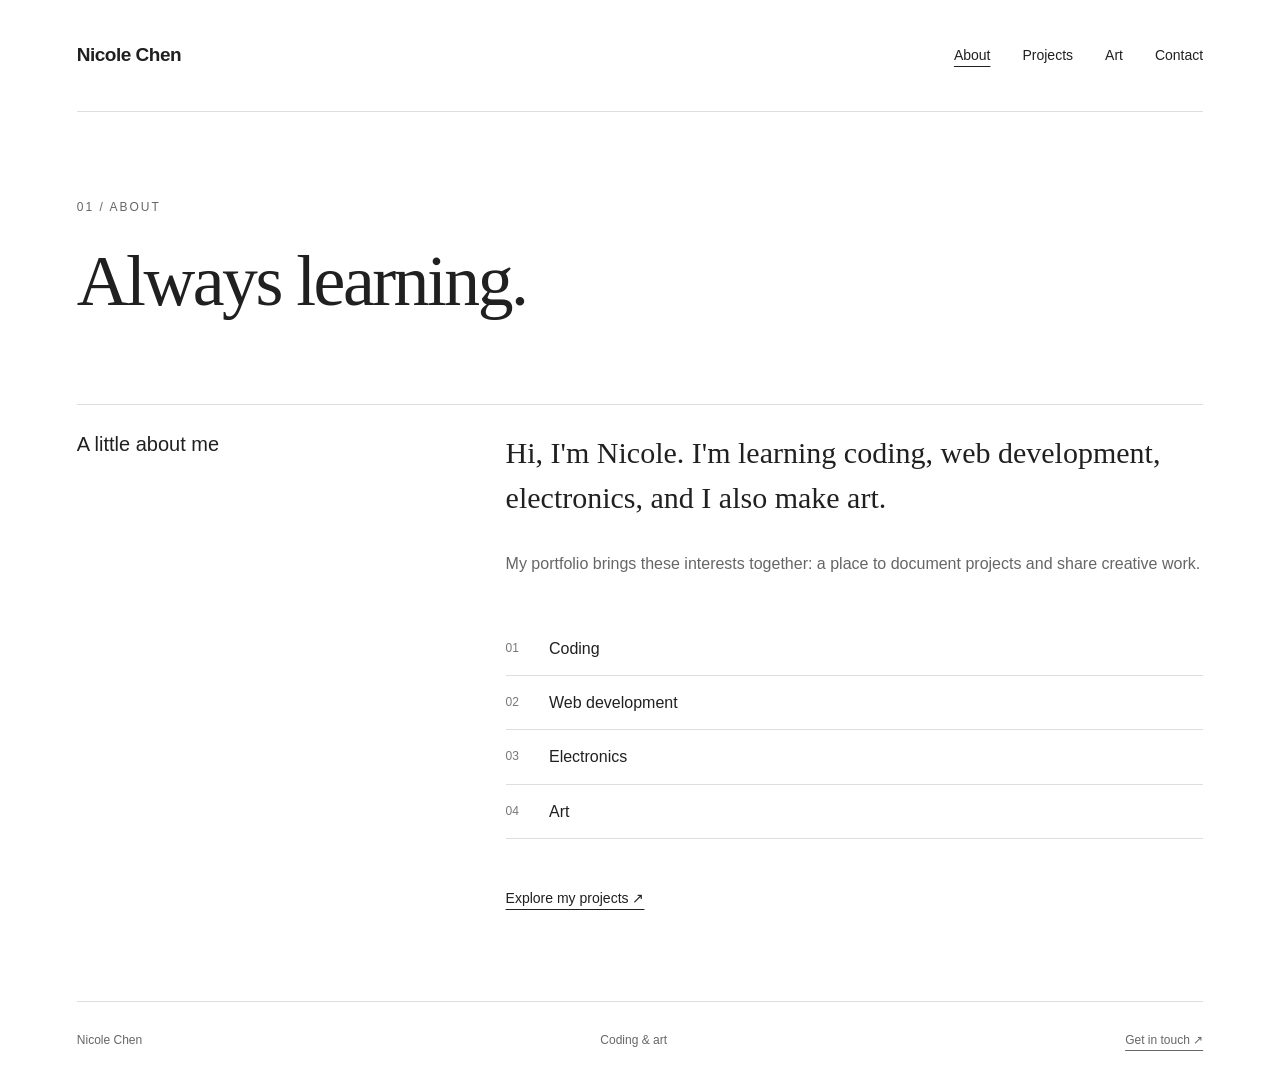
==== commit 7d3c7d57: "Changed portfolio style Changed style from fun to minimalistic and professional" ====
--- a/about.html
+++ b/about.html
@@ -1,3 +1,26 @@
 <!DOCTYPE html>
-<html lang="en"><head><meta charset="UTF-8"><meta name="viewport" content="width=device-width,initial-scale=1"><meta name="description" content="Nicole Chen's portfolio: coding, web development, electronics, and art."><title>About me — Nicole Chen</title><link rel="stylesheet" href="style.css"><script src="content.js" defer></script><script src="script.js" defer></script></head><body class="inside-page about-page"><a class="skip" href="#main">Skip to content</a><header><a class="brand" href="index.html">nc<span> / portfolio</span></a><nav aria-label="Main navigation"><a href="about.html" aria-current="page">About me</a><a href="projects.html" >Projects</a><a href="art.html" >Artworks</a><a href="contact.html" >Contact</a></nav></header><main id="main"><div class="page-heading"><p class="eyebrow">01 / the person behind the projects</p><h1>About me</h1></div><section class="about-layout" aria-labelledby="hello"><div class="about-photo-column"><div class="about-portrait about-colour-photo"><img src="images/nicole-about.png" alt="Nicole taking a mirror selfie" width="474" height="714"></div><div class="polaroid-pair" aria-label="Photos with friends"><img src="images/polaroid-friends.png" alt="A Polaroid of friends together at night" loading="lazy"><img src="images/polaroid-beach.png" alt="A Polaroid of friends at the beach" loading="lazy"></div></div><div class="about-copy"><h2 id="hello" class="handwriting">hello!</h2><p class="intro">Hi, I'm Nicole. I'm learning coding, web development, electronics, and I also make art.</p><div class="interests"><span>Coding</span><span>Web development</span><span>Electronics</span><span>Art</span></div><div class="photo-placeholder about-snapshot" data-photo="snapshot" role="img" aria-label="A little moment from my life"><span>A little moment from my life<small>Photo coming soon</small></span></div><p>A little logic. A little imagination.</p><a class="text-link" href="projects.html">See what I'm working on ↗</a></div></section></main><footer><span>Nicole Chen</span><span>Code, curiosity & a little creativity.</span><a href="index.html">Back to cover ↗</a></footer><dialog id="lightbox" aria-labelledby="lightbox-title"><button class="close" aria-label="Close artwork">Close ×</button><img id="lightbox-image" alt=""><h2 id="lightbox-title"></h2><p id="lightbox-caption"></p></dialog></body></html>
-
+<html lang="en">
+<head>
+  <meta charset="UTF-8">
+  <meta name="viewport" content="width=device-width, initial-scale=1">
+  <meta name="description" content="Nicole Chen — coding, web development, electronics, and art.">
+  <title>About — Nicole Chen</title>
+  <link rel="stylesheet" href="style.css">
+  <script src="content.js" defer></script>
+  <script src="script.js" defer></script>
+</head>
+<body class="about-page">
+  <a class="skip" href="#main">Skip to content</a>
+  <header class="site-header">
+    <a class="wordmark" href="index.html">Nicole Chen</a>
+    <nav aria-label="Main navigation"><a href="about.html" aria-current="page">About</a><a href="projects.html">Projects</a><a href="art.html">Art</a><a href="contact.html">Contact</a></nav>
+  </header>
+  <main id="main"><div class="page-heading"><p class="eyebrow">01 / About</p><h1>Always learning.</h1></div><section class="about-layout"><h2>A little about me</h2><div><p class="large-copy">Hi, I'm Nicole. I'm learning coding, web development, electronics, and I also make art.</p><p>My portfolio brings these interests together: a place to document projects and share creative work.</p><dl class="interest-list"><div><dt>01</dt><dd>Coding</dd></div><div><dt>02</dt><dd>Web development</dd></div><div><dt>03</dt><dd>Electronics</dd></div><div><dt>04</dt><dd>Art</dd></div></dl><a class="text-link" href="projects.html">Explore my projects ↗</a></div></section></main>
+  <footer><span>Nicole Chen</span><span>Coding &amp; art</span><a href="mailto:nicolechen8@outlook.com">Get in touch ↗</a></footer>
+  <dialog id="lightbox" aria-labelledby="lightbox-title">
+    <button class="close" aria-label="Close artwork">Close ×</button>
+    <img id="lightbox-image" alt="">
+    <h2 id="lightbox-title"></h2><p id="lightbox-caption"></p>
+  </dialog>
+</body>
+</html>
--- a/style.css
+++ b/style.css
@@ -1,472 +1,107 @@
-/* Shared colors: edit these to change the whole portfolio. */
-:root{--paper:#fbfaf6;--ink:#344b4b;--muted:#63726b;--green:#cedbd0;--border:#a3b2a5;--folder:#e9e5da;--hand:'Segoe Print','Bradley Hand','Comic Sans MS',cursive}
-*{box-sizing:border-box}html{scroll-behavior:smooth}body{margin:0;background:var(--paper);color:var(--ink);font:16px/1.7 'Segoe UI',Arial,sans-serif}a{color:inherit;text-underline-offset:5px}button{font:inherit;cursor:pointer}img{max-width:100%;display:block}[hidden]{display:none!important}:focus-visible{outline:3px solid #37684a;outline-offset:6px}h1,h2,p{margin-top:0}h1{font-family:var(--hand);font-size:clamp(40px,5.5vw,70px);font-weight:400;line-height:1.3;letter-spacing:-2px;margin-bottom:14px}h2{font-weight:500;font-size:25px;line-height:1.4}p{color:var(--muted)}header{max-width:1240px;margin:auto;min-height:90px;padding:20px 40px;display:flex;align-items:center;justify-content:space-between;gap:24px}.brand{font-family:Georgia,serif;font-size:29px;text-decoration:none}.brand span{font:12px 'Segoe UI',sans-serif;letter-spacing:2px;text-transform:uppercase;margin-left:12px}nav{display:flex;gap:30px;flex-wrap:wrap}nav a{font-size:14px;text-decoration:none}nav a:hover,nav a[aria-current]{text-decoration:underline;text-decoration-thickness:2px}.cover-heading{text-align:center;margin:34px 20px 68px}.eyebrow{font-size:12px;text-transform:uppercase;letter-spacing:2px}.folder{isolation:isolate;position:relative;max-width:970px;height:535px;margin:0 auto 65px;background:var(--folder);border:1px solid var(--border);border-radius:5px 18px 14px 14px;box-shadow:0 14px 30px #344b4b0d}.folder-tab{position:absolute;left:-1px;top:-34px;height:34px;padding:5px 25px;background:var(--folder);border:1px solid var(--border);border-bottom:0;border-radius:12px 16px 0 0;font-size:12px;letter-spacing:1px}.folder-inner{position:absolute;inset:17px;border:1px solid #c5c7bb;border-radius:6px;z-index:-1}.cover-photo{position:absolute;width:35%;left:32.5%;top:42px;text-align:center;transform:rotate(-2deg)}.photo-placeholder{background:#efeee7;border:1px dashed #aab4a6;display:grid;place-items:center;text-align:center;overflow:hidden}.photo-placeholder>span{font-family:var(--hand);font-size:24px;color:#697a6c}.photo-placeholder small{display:block;font:12px 'Segoe UI',sans-serif;letter-spacing:1px;margin-top:8px}.photo-placeholder img{width:100%;height:100%;object-fit:cover;min-height:0}.portrait{height:350px;border-radius:46% 46% 4px 4px;background:#dce2d7}.signature{display:block;font-family:var(--hand);font-size:22px;margin-top:10px}.folder-link{position:absolute;width:25%;padding:20px 22px;background:var(--green);border:1px solid #95a99c;box-shadow:5px 9px 13px #496a4917;border-radius:2px 7px 3px 3px;text-decoration:none;font-family:var(--hand);font-size:31px;line-height:1.4;transition:transform .2s,box-shadow .2s}.folder-link small{display:block;font:12px 'Segoe UI',sans-serif;letter-spacing:.5px;margin-bottom:12px}.folder-link>span{font:21px 'Segoe UI',sans-serif;float:right}.about-tab{left:5%;top:90px;transform:rotate(-7deg)}.projects-tab{right:4%;top:65px;transform:rotate(6deg);background:#d2decd}.contact-tab{left:4%;bottom:75px;transform:rotate(-4deg);background:#dbe2d5}.art-tab{right:3%;bottom:85px;transform:rotate(7deg);background:#c3d4cb}.folder-link:hover{transform:rotate(0) translateY(-6px);box-shadow:5px 15px 18px #496a4925}.inside-page main{max-width:1120px;margin:45px auto 90px;padding:0 30px;min-height:60vh}.page-heading{margin-bottom:45px}.page-heading>p:last-child{max-width:640px}.about-layout{display:grid;grid-template-columns:.8fr 1.2fr;gap:70px}.about-portrait{height:650px;background:#e1e6dc}.about-copy{padding:8px 0}.handwriting{font-family:var(--hand);font-size:55px;font-weight:400;margin-bottom:18px}.intro{font-size:20px;line-height:1.9}.interests{display:flex;flex-wrap:wrap;gap:10px;margin:25px 0 35px}.interests span,.pill{border:1px solid #bdc8ba;padding:4px 12px;border-radius:30px;font-size:12px}.about-snapshot{height:240px;margin:25px 0;transform:rotate(1deg)}.text-link{font-size:14px;font-weight:600}.project-grid{display:grid;grid-template-columns:1fr 1fr;gap:30px}.project-card{text-decoration:none;background:#fff;border:1px solid #c9cec2;padding:12px;transition:transform .2s,box-shadow .2s}.project-card:hover{transform:translateY(-6px);box-shadow:0 14px 25px #344b4b12}.code-cover{min-height:270px;background:#dce4da;display:flex;flex-direction:column;align-items:center;justify-content:center;gap:18px}.code-cover>span{font:70px Georgia,serif}.code-cover small{font:13px monospace}.card-copy{padding:22px 12px}.card-copy h2{font-size:23px}.card-copy h2 span{float:right}.empty-project{border:1px dashed #b5c0b3;display:flex;flex-direction:column;align-items:center;justify-content:center;min-height:300px}.empty-project>span{font-size:50px;font-weight:200}.project-detail{display:grid;grid-template-columns:.8fr 1.2fr;gap:50px;align-items:start}.project-detail .code-cover{min-height:350px}.project-detail h2:not(:first-child){margin-top:30px}.back-link{display:inline-block;margin-bottom:30px}.button{display:inline-block;padding:12px 22px;background:var(--ink);color:white;border-radius:3px;text-decoration:none}.button:hover{background:#48634f}.art-grid{columns:3;column-gap:25px}.art-piece{break-inside:avoid;margin:0 0 25px}.art-piece a{display:block;border:1px solid #c7cfc1;background:white;padding:10px;transition:transform .2s}.art-piece a:hover{transform:translateY(-4px)}.art-piece img{width:100%;height:auto}.art-piece figcaption{padding:10px 3px;font-size:14px}.gallery-empty{min-height:350px;display:grid;align-content:center;justify-items:center;gap:20px;border-top:1px solid #dce0d6}.empty-frame{width:160px;height:190px;border:1px solid #bbc7b6;outline:8px solid #eeeee6;transform:rotate(-4deg)}.contact-grid{display:grid;grid-template-columns:1fr 1fr;gap:24px}.contact-card{border:1px solid #bbc7b6;background:#e6ebe1;padding:30px;text-decoration:none;transition:transform .2s}.contact-card:hover{transform:translateY(-5px)}.contact-symbol{display:block;font:30px Georgia,serif;margin-bottom:35px}.contact-card h2 span{float:right}.contact-card p{font-size:14px;overflow-wrap:anywhere;margin-bottom:0}footer{max-width:1160px;margin:auto;padding:25px 25px 30px;display:flex;justify-content:space-between;gap:20px;border-top:1px solid #d7ddd1;font-size:12px;color:var(--muted)}dialog{width:min(900px,92vw);max-height:92vh;border:1px solid #a6b8a3;background:var(--paper);color:var(--ink);padding:25px}dialog::backdrop{background:#263c38c9}dialog img{max-height:65vh;margin:auto;object-fit:contain}dialog h2{margin:20px 0 5px}.close{display:block;margin:0 0 20px auto;background:transparent;border:1px solid #a6b8a3;padding:7px 14px}.modal-open{overflow:hidden}.skip{position:fixed;left:15px;top:-100px;background:white;padding:10px;z-index:50}.skip:focus{top:10px}
-@media(max-width:1000px){.folder{margin-inline:30px}}
-@media(max-width:800px){header{padding:20px 24px;flex-direction:column;gap:15px}nav{gap:24px}.cover-heading{margin-top:25px}.folder{height:490px}.folder-link{font-size:24px;padding:17px 14px;width:29%}.cover-photo{width:32%;left:34%;top:80px}.portrait{height:280px}.about-tab,.contact-tab{left:3%}.art-tab,.projects-tab{right:3%}.signature{font-size:17px}.about-layout{gap:35px}.about-portrait{height:520px}.project-detail{grid-template-columns:1fr}.art-grid{columns:2}}
-@media(max-width:540px){h1{letter-spacing:-1px}nav{gap:20px}nav a{font-size:14px}.cover-heading{margin-bottom:60px}.cover-heading p{padding-inline:18px}.folder{height:auto;display:grid;grid-template-columns:1fr 1fr;gap:16px;padding:28px 20px 30px;margin-inline:20px}.cover-photo{position:relative;left:auto;top:auto;grid-column:1/-1;width:70%;margin:0 auto 10px}.portrait{height:240px}.folder-link{position:relative;inset:auto;width:100%;font-size:24px;padding:16px 12px}.folder-link>span{font-size:16px}.about-tab,.contact-tab{transform:rotate(-3deg)}.projects-tab,.art-tab{transform:rotate(3deg)}.inside-page main{padding:0 22px;margin-top:30px}.about-layout,.project-grid,.contact-grid{grid-template-columns:1fr}.about-portrait{height:340px}.about-snapshot{height:210px}.intro{font-size:18px}.art-grid{columns:1}.contact-symbol{margin-bottom:24px}footer{flex-wrap:wrap}footer span:nth-child(2){display:none}}
-@media(prefers-reduced-motion:reduce){html{scroll-behavior:auto}*{transition:none!important}}
-
-/* === ARTSY GREEN REDESIGN ===
-   Palette and display fonts live here. These system fonts work offline too.
-   Georgia bold italic gives the expressive serif; Impact gives the chunky type. */
+/* Minimal portfolio. Shared colours and spacing are defined here. */
 :root {
-  --paper: #F2EBDD;
-  --ink: #343B30;
-  --muted: #59564C;
-  --green: #BDC3A5;
-  --border: #606B50;
-  --folder: #D8CEBA;
-  --blue: #657982;
-  --display: Georgia, 'Times New Roman', serif;
-  --chunky: Impact, 'Arial Black', sans-serif;
+  --paper: #fff;
+  --ink: #202020;
+  --muted: #666;
+  --line: #dedede;
+  --serif: Georgia, 'Times New Roman', serif;
 }
-body {
-  background-color: var(--paper);
-  background-image: radial-gradient(#79715f10 .8px, transparent .8px);
-  background-size: 9px 9px;
-}
-h1 {
-  font-family: var(--display);
-  font-style: italic;
-  font-weight: 900;
-  font-size: clamp(58px, 8vw, 112px);
-  line-height: 1.03;
-  letter-spacing: -5px;
-}
-h2 { font-family: var(--display); font-weight: 900; }
-header { max-width: 1320px; padding-block: 25px; }
-.brand { font: italic 900 42px/.9 var(--display); letter-spacing: -4px; }
-.brand span { color: var(--ink); letter-spacing: 1px; font-weight: 800; }
-nav { gap: 10px; }
-nav a {
-  border: 2px solid var(--ink);
-  border-radius: 48% 45% 43% 48% / 50%;
-  padding: 7px 21px;
-  font-weight: 800;
-  background: var(--paper);
-  transition: transform .18s, background .18s;
-}
-nav a:nth-child(even) { transform: rotate(2deg); }
-nav a:hover, nav a[aria-current] { background: var(--ink); color: var(--paper); text-decoration: none; transform: rotate(-3deg); }
-.eyebrow { font-weight: 900; letter-spacing: 1.5px; }
-.cover-heading { position: relative; max-width: 1100px; margin: 30px auto 80px; padding: 0 28px; }
-.cover-heading h1 { display: flex; justify-content: center; align-items: baseline; flex-wrap: wrap; column-gap: 28px; }
-.title-name { font-size: clamp(64px, 9vw, 130px); transform: rotate(-6deg); }
-.title-work {
-  font: 400 clamp(64px, 10vw, 142px)/1 var(--chunky);
-  text-transform: uppercase;
-  letter-spacing: -3px;
-  color: var(--border);
-  transform: rotate(2deg);
-}
-.cover-heading > p:last-child { font-weight: 600; margin-top: 23px; }
-/* Curved rules are abstract accents, kept behind the readable content. */
-.cover-heading::after {
-  content: ''; position: absolute; width: 180px; height: 26px;
-  left: calc(50% - 90px); bottom: -25px;
-  border-bottom: 4px solid var(--blue); border-radius: 50%; transform: rotate(-4deg);
-}
-.folder {
-  max-width: 1040px; height: 590px;
-  border: 3px solid var(--ink);
-  border-radius: 5% 4% 3% 6% / 3% 5% 4% 3%;
-  box-shadow: 10px 12px 0 var(--ink);
-  background-image: repeating-linear-gradient(0deg, transparent 0 45px, #fffaf02b 45px 46px);
-}
-.folder-tab {
-  top: -40px; left: 25px; height: 40px;
-  border: 3px solid var(--ink); border-bottom: 0;
-  padding: 9px 24px; background: var(--green); color: var(--ink);
-  border-radius: 22px 32px 0 0; font-weight: 800;
-}
-.folder-inner { inset: 22px; border: 2px dashed #8d927470; border-radius: 6% 2% 4% 5%; }
-.folder::before, .folder::after {
-  content: ''; position: absolute; pointer-events: none; z-index: -1;
-  width: 80%; height: 180px; left: 9%; top: 160px;
-  border: 3px solid var(--paper); border-radius: 50%; transform: rotate(-22deg);
-}
-.folder::after { width: 65%; left: 18%; top: 200px; transform: rotate(28deg); border-color: var(--green); }
-.cover-photo { top: 55px; width: 34%; left: 33%; padding: 13px 13px 20px; background: var(--paper); transform: rotate(-4deg); box-shadow: 5px 6px 0 #554e3e40; }
-.portrait { height: 360px; border-radius: 45% 48% 4px 4px; background: var(--green); border: 2px solid var(--ink); }
-.photo-placeholder > span { color: var(--ink); font: italic 900 27px/1.25 var(--display); padding: 18px; }
-.photo-placeholder small { font: 13px/1.6 'Segoe UI', sans-serif; }
-.signature { font: italic 900 26px/1.3 var(--display); margin-top: 17px; }
-.folder-link {
-  width: 27%; border: 2px solid var(--ink); color: var(--ink);
-  font: 400 clamp(28px, 3.4vw, 44px)/1.05 var(--chunky);
-  text-transform: uppercase; padding: 24px 20px;
-  box-shadow: 6px 7px 0 #554e3e55;
-  border-radius: 9% 4% 12% 5% / 7% 13% 6% 10%;
-}
-.folder-link small { font: 700 12px/1.4 'Segoe UI', sans-serif; text-transform: none; }
-.folder-link > span { float: none; display: inline-block; font-size: 25px; }
-.about-tab { left: 3%; top: 95px; background: var(--paper); transform: rotate(-10deg); }
-.projects-tab { right: 2%; top: 65px; background: var(--green); transform: rotate(8deg); }
-.contact-tab { left: 2%; bottom: 75px; background: var(--blue); color: white; transform: rotate(-6deg); }
-.art-tab { right: 2%; bottom: 85px; background: #fffef7; transform: rotate(10deg); }
-.folder-link:hover { transform: rotate(0) translateY(-7px); box-shadow: 8px 12px 0 var(--ink); }
-.inside-page main { margin-top: 50px; }
-.page-heading { position: relative; padding-bottom: 30px; margin-bottom: 55px; }
-.page-heading::after { content: ''; display: block; width: min(400px, 85%); height: 25px; border-bottom: 4px solid var(--blue); border-radius: 50%; transform: rotate(-3deg); }
-.page-heading h1 { margin-block: 16px 24px; }
-.about-layout { gap: 55px; }
-.about-portrait { background: var(--green); border: 10px solid #fffef7; outline: 2px solid var(--ink); transform: rotate(-3deg); box-shadow: 13px 15px 0 var(--blue); border-radius: 40% 43% 2% 2%; }
-.about-copy { padding: 20px 10px; }
-.handwriting { font: italic 900 90px/.95 var(--display); letter-spacing: -5px; transform: rotate(-5deg); margin-bottom: 35px; }
-.intro { color: var(--ink); }
-.interests { gap: 14px; }
-.interests span { font-size: 14px; font-weight: 800; background: var(--green); border: 2px solid var(--ink); padding: 7px 14px; transform: rotate(-3deg); }
-.interests span:nth-child(even) { background: var(--blue); color: white; transform: rotate(4deg); }
-.about-snapshot { background: #fffef7; border: 9px solid #fffef7; outline: 2px solid var(--ink); box-shadow: 7px 8px 0 var(--border); transform: rotate(3deg); margin-block: 40px; }
-.project-grid { gap: 40px; }
-.project-card { border: 2px solid var(--ink); padding: 14px; transform: rotate(-2deg); box-shadow: 8px 9px 0 var(--border); }
-.project-card:hover { transform: rotate(0) translateY(-5px); box-shadow: 9px 14px 0 var(--border); }
-.code-cover { background: var(--blue); color: white; border-radius: 40% 40% 3px 3px; min-height: 290px; }
-.code-cover > span { font: 900 90px/1 var(--display); }
-.card-copy h2 { font: 400 30px/1.1 var(--chunky); text-transform: uppercase; }
-.pill { background: var(--paper); border-color: var(--border); color: var(--ink); }
-.empty-project { border: 2px dashed var(--border); border-radius: 43% 48% 38% 45%; background: #c9c9b445; padding: 35px; text-align: center; }
-.empty-project h2 { font-style: italic; font-size: 36px; }
-.project-detail { gap: 45px; }
-.project-detail > div:last-child { background: #fffef7; padding: 28px; border: 2px solid var(--ink); box-shadow: 8px 8px 0 var(--green); }
-.button { border-radius: 50%; border: 2px solid var(--ink); padding: 14px 26px; font-weight: 800; }
-.contact-grid { gap: 35px; }
-.contact-card { background: var(--green); border: 2px solid var(--ink); border-radius: 8% 3% 10% 4%; box-shadow: 7px 8px 0 var(--ink); transform: rotate(-2deg); }
-.contact-card:nth-child(2) { background: var(--blue); color: white; transform: rotate(2deg); }
-.contact-card:nth-child(3) { background: var(--border); color: var(--paper); transform: rotate(2deg); }
-.contact-card:nth-child(4) { background: #fffef7; transform: rotate(-2deg); }
-.contact-card p { color: inherit; font-weight: 600; }
-.contact-card h2 { font: 400 42px/1.1 var(--chunky); text-transform: uppercase; }
-.contact-card:hover { transform: rotate(0) translateY(-6px); }
-.contact-symbol { font-weight: 900; }
-footer { border-top: 3px solid var(--ink); font-size: 13px; font-weight: 700; margin-top: 30px; }
-:focus-visible { outline: 4px solid var(--blue); outline-offset: 7px; }
-
-/* Artwork gets a quiet white room, with the same expressive typography. */
-.art-page { --paper: #fff; --ink: #222; --muted: #555; background: white; }
-.art-page .page-heading h1 { font-style: normal; font-family: var(--chunky); font-weight: 400; letter-spacing: -2px; }
-.art-page .page-heading::after { border-color: #222; height: 0; border-width: 1px; border-radius: 0; transform: none; width: 100%; }
-.art-page .gallery-empty { border: 0; }
-.art-page .empty-frame { border-color: #bbb; outline-color: #f4f4f4; }
-.art-page .art-piece a { padding: 0; border: 0; background: white; }
-.art-page .art-piece figcaption { color: #555; font-weight: 400; }
-.art-page footer { border-width: 1px; }
-.art-page dialog { background: white; border-color: #bbb; }
-.art-page dialog::backdrop { background: #000b; }
-.art-page .close { border-color: #999; }
-
-@media (max-width: 800px) {
-  h1 { font-size: clamp(55px, 10vw, 88px); letter-spacing: -3px; }
-  header { padding: 24px; }
-  nav { justify-content: center; gap: 8px; }
-  nav a { padding: 6px 14px; }
-  .cover-heading { margin-bottom: 75px; }
-  .cover-heading h1 { column-gap: 15px; }
-  .folder { height: 520px; }
-  .cover-photo { top: 65px; }
-  .portrait { height: 300px; }
-  .folder-link { width: 28%; padding: 20px 12px; font-size: 30px; }
-  .signature { font-size: 21px; }
-  .about-layout { gap: 35px; }
-  .handwriting { font-size: 70px; }
-}
-@media (max-width: 540px) {
-  .cover-heading h1 { display: block; }
-  .title-name, .title-work { display: block; }
-  .title-name { font-size: 68px; margin-bottom: 8px; }
-  .title-work { font-size: clamp(55px, 15vw, 80px); letter-spacing: -2px; }
-  .folder { height: auto; margin-inline: 18px; padding: 28px 17px; gap: 22px 14px; box-shadow: 6px 8px 0 var(--ink); }
-  .folder-tab { left: 12px; padding-inline: 14px; font-size: 12px; }
-  .cover-photo { top: auto; left: auto; width: 82%; margin-bottom: 10px; }
-  .portrait { height: 260px; }
-  .folder-link { width: 100%; inset: auto; padding: 17px 10px; font-size: clamp(22px, 6vw, 30px); }
-  .folder-link small { font-size: 12px; }
-  .folder-link > span { font-size: 19px; }
-  .about-tab, .contact-tab { transform: rotate(-4deg); }
-  .projects-tab, .art-tab { transform: rotate(4deg); }
-  .about-portrait { margin: 0 8px 20px; }
-  .about-copy { padding-inline: 0; }
-  .project-card { margin-inline: 5px; }
-  .contact-card { margin-inline: 4px; }
-  .page-heading { margin-bottom: 35px; }
-  .project-detail > div:last-child { padding: 22px; }
+* { box-sizing: border-box; }
+body { margin: 0; background: var(--paper); color: var(--ink); font: 16px/1.7 Arial, sans-serif; }
+a { color: inherit; text-underline-offset: 6px; }
+a, button { -webkit-tap-highlight-color: transparent; }
+:focus-visible { outline: 2px solid #333; outline-offset: 6px; }
+[hidden] { display: none !important; }
+img { display: block; max-width: 100%; }
+h1, h2, p { margin-top: 0; }
+h1 { font: 400 clamp(46px, 5.6vw, 78px)/1.08 var(--serif); letter-spacing: -2.5px; margin-bottom: 28px; }
+h2 { font-size: 20px; font-weight: 400; line-height: 1.4; }
+p { color: var(--muted); }
+.site-header, main, footer { width: min(1180px, 88%); margin-inline: auto; }
+.site-header { min-height: 112px; display: flex; justify-content: space-between; align-items: center; gap: 30px; border-bottom: 1px solid var(--line); }
+.wordmark { font-size: 19px; font-weight: 600; text-decoration: none; letter-spacing: -.5px; }
+nav { display: flex; gap: 32px; }
+nav a { font-size: 14px; text-decoration: none; padding: 10px 0; }
+nav a:hover, nav a[aria-current] { text-decoration: underline; }
+main { min-height: 65vh; }
+.eyebrow { font-size: 12px; letter-spacing: 2px; text-transform: uppercase; margin-bottom: 26px; }
+.cover { display: grid; grid-template-columns: 1.1fr 1fr; align-items: center; gap: 35px; min-height: 650px; }
+.cover-copy { padding: 60px 0; }
+.cover h1 { font-size: clamp(44px, 5.3vw, 72px); }
+.intro { max-width: 400px; font-size: 18px; }
+.cover-links { display: flex; gap: 32px; flex-wrap: wrap; margin-top: 38px; }
+.cover-links a, .text-link { font-size: 14px; }
+.cover-links a { text-decoration: none; border-bottom: 1px solid #777; padding-bottom: 9px; }
+.cover-links a span { margin-left: 20px; display: inline-block; transition: transform .2s; }
+.cover-links a:hover span { transform: translate(3px,-3px); }
+.cover-portrait { position: relative; height: 580px; overflow: hidden; align-self: end; }
+.cover-portrait img { position: absolute; top: 12px; left: 50%; transform: translateX(-50%); width: auto; height: 175%; max-width: none; filter: grayscale(1) brightness(.82) contrast(1.6); }
+.page-heading { padding: 85px 0 55px; max-width: 850px; }
+.page-heading p:last-child { max-width: 560px; }
+.about-layout { display: grid; grid-template-columns: 1fr 2fr; gap: 80px; padding: 25px 0 90px; border-top: 1px solid var(--line); }
+.large-copy { font: 400 30px/1.5 var(--serif); color: var(--ink); }
+.interest-list { margin: 45px 0; }
+.interest-list > div { display: flex; gap: 30px; border-bottom: 1px solid var(--line); padding: 13px 0; }
+dt { color: #777; font-size: 12px; padding-top: 3px; } dd { margin: 0; }
+.project-grid { display: grid; grid-template-columns: 1fr 1fr; gap: 45px; margin-bottom: 90px; }
+.project-card { text-decoration: none; }
+.project-visual { min-height: 310px; background: #f3f3f1; display: flex; flex-direction: column; justify-content: center; align-items: center; gap: 25px; }
+.project-visual > span { font: 70px var(--serif); letter-spacing: -5px; }
+.project-visual small { font-size: 10px; letter-spacing: 2px; }
+.project-label { display: flex; justify-content: space-between; gap: 15px; padding-top: 22px; }
+.project-label h2 { margin-bottom: 8px; }
+.project-card p { font-size: 13px; }
+.project-card:hover h2 { text-decoration: underline; text-underline-offset: 5px; }
+.project-empty { border-top: 1px solid var(--line); padding-top: 25px; }
+.detail-layout { display: grid; grid-template-columns: 1fr 1fr; gap: 65px; margin-bottom: 90px; }
+.detail-layout h2:not(:first-child) { margin-top: 35px; }
+.project-portfolio-page main > .text-link { display: inline-block; margin-top: 40px; }
+.project-portfolio-page .page-heading { padding-top: 45px; }
+.gallery-heading { display: flex; align-items: flex-end; justify-content: space-between; gap: 40px; padding: 85px 0 55px; border-bottom: 1px solid var(--line); }
+.gallery-heading h1 { margin-bottom: 0; }
+.gallery-heading > p { font-size: 14px; margin-bottom: 8px; }
+/* Neutral gallery walls. Artwork retains its original colours and full proportions. */
+.art-grid { display: grid; grid-template-columns: 1fr 1fr; gap: 80px 70px; padding: 65px 0; }
+.art-grid:empty { display: none; }
+.art-piece { margin: 0; min-width: 0; }
+.art-piece a { min-height: 340px; display: flex; align-items: center; justify-content: center; padding: 30px; background: #fafafa; }
+.art-piece img { max-height: 480px; width: auto; height: auto; object-fit: contain; transition: opacity .2s; }
+.art-piece a:hover img { opacity: .85; }
+.art-piece figcaption { margin-top: 20px; font-size: 14px; }
+.gallery-empty { min-height: 360px; display: flex; justify-content: space-between; align-items: center; gap: 30px; }
+.gallery-index { font-size: 13px; color: #999; }
+.gallery-empty p { font: 24px var(--serif); color: #777; }
+.contact-list { max-width: 850px; margin-bottom: 110px; }
+.contact-list a { display: grid; grid-template-columns: 1fr 1.6fr auto; align-items: center; gap: 24px; padding: 25px 0; border-bottom: 1px solid var(--line); text-decoration: none; }
+.contact-list h2 { margin: 0; }
+.contact-list a > span { color: var(--muted); font-size: 14px; overflow-wrap: anywhere; }
+.contact-list a:hover h2 { text-decoration: underline; text-underline-offset: 5px; }
+footer { display: flex; justify-content: space-between; gap: 25px; padding: 28px 0; border-top: 1px solid var(--line); font-size: 12px; color: var(--muted); }
+dialog { width: min(1100px, 94vw); max-height: 94vh; padding: 28px; border: 0; background: white; color: var(--ink); }
+dialog::backdrop { background: #fffE; }
+dialog img { max-height: 70vh; max-width: 100%; margin: auto; object-fit: contain; }
+dialog h2 { margin: 25px 0 5px; } dialog p { font-size: 14px; }
+.close { display: block; margin: 0 0 25px auto; padding: 10px 5px; font: 14px Arial, sans-serif; color: var(--ink); border: 0; background: none; cursor: pointer; }
+.modal-open { overflow: hidden; }
+.skip { position: fixed; top: -100px; left: 15px; padding: 10px; background: white; z-index: 50; }
+.skip:focus { top: 10px; }
+@media (max-width: 760px) {
+  .site-header { flex-wrap: wrap; padding: 24px 0; gap: 15px; }
+  nav { gap: 22px; }
+  .cover { grid-template-columns: 1fr; gap: 0; }
+  .cover-copy { padding: 55px 0 15px; }
+  .cover-portrait { width: 100%; max-width: 440px; justify-self: center; height: 440px; }
+  .cover h1 { font-size: clamp(40px, 8vw, 60px); }
+  .page-heading { padding: 55px 0 35px; }
+  .about-layout, .detail-layout { grid-template-columns: 1fr; gap: 20px; }
+  .project-grid { grid-template-columns: 1fr; gap: 35px; }
+  .gallery-heading { padding-top: 55px; align-items: flex-start; flex-direction: column; gap: 15px; }
+  .art-grid { grid-template-columns: 1fr; gap: 55px; }
+  .art-piece a { min-height: 240px; padding: 20px; }
+  .contact-list a { grid-template-columns: 1fr auto; gap: 8px; }
+  .contact-list a > span:nth-child(2) { grid-column: 1; grid-row: 2; }
+  .contact-list a > span:last-child { grid-column: 2; grid-row: 1 / 3; }
+  footer { flex-wrap: wrap; }
+  footer > span:nth-child(2) { display: none; }
 }
 @media (prefers-reduced-motion: reduce) { * { transition: none !important; } }
-
-
-/* Scanned paper surfaces and an unframed portrait cutout. */
-.folder, .folder-tab, .folder-link, .contact-card, .project-card,
-.about-snapshot, .project-detail > div:last-child {
-  background-image: url('images/paper-grain.png');
-  background-size: 620px;
-  background-blend-mode: multiply;
-  border-color: #929087;
-  border-width: 1px;
-  box-shadow: 2px 5px 9px #514b3626, 0 1px 2px #514b3620;
-}
-.folder { border-radius: 9px 17px 12px 8px; box-shadow: 3px 12px 20px #514b3626, inset 0 1px 2px #fff9; }
-.folder-tab { border-radius: 16px 25px 0 0; width: 225px; }
-.folder-inner { border: 0; box-shadow: inset 0 -2px 4px #76695018; }
-.folder::before, .folder::after { display: none; }
-.folder-link { border-radius: 2px 5px 1px 3px; }
-.folder-link:hover, .contact-card:hover, .project-card:hover { box-shadow: 3px 10px 15px #514b3633; }
-.cover-photo { background: transparent; padding: 0; box-shadow: none; transform: none; top: 20px; bottom: 0; width: 40%; left: 30%; }
-.portrait, .about-portrait { background: transparent; border: 0; outline: 0; border-radius: 0; box-shadow: none; transform: none; height: 100%; }
-.cover-photo .portrait img, .about-portrait img { object-fit: contain; object-position: center bottom; }
-.about-portrait { height: 650px; }
-.folder-link { z-index: 2; }
-nav a, footer, .interests span, .button { border-color: #929087; }
-.art-page .art-piece a { background-image: none; box-shadow: none; }
-@media (max-width: 540px) {
-  .folder { box-shadow: 3px 9px 15px #514b3626; }
-  .cover-photo { width: 90%; left: auto; top: auto; bottom: auto; height: 360px; }
-  .about-portrait { height: 450px; }
-}
-
-/* White in the portrait blends into the paper, leaving the grey cutout visible. */
-.cover-photo, .about-portrait { mix-blend-mode: multiply; }
-
-/* Collage accents are decorative only: they never capture clicks or keyboard focus. */
-.collage-decoration {
-  position: absolute;
-  pointer-events: none;
-  user-select: none;
-  mix-blend-mode: multiply;
-  width: 330px;
-  height: auto;
-}
-.scraps-upper { top: -58px; left: 12px; width: 265px; transform: rotate(-18deg); z-index: 1; }
-.scraps-portrait { bottom: -30px; left: 22%; width: 56%; transform: rotate(7deg); z-index: 3; }
-/* Plain text links, nestled next to the portrait. */
-.folder-link, .folder-link:hover, .folder-link:focus-visible {
-  background: none;
-  border: 0;
-  box-shadow: none;
-  border-radius: 0;
-  color: var(--ink);
-}
-.folder-link {
-  width: auto;
-  max-width: 31%;
-  padding: 12px 5px;
-  z-index: 4;
-  transition: transform .2s, color .2s;
-  text-shadow: 0 1px 0 #f2ebdd80;
-}
-.folder-link:hover { color: #596c73; transform: rotate(0) translateY(-5px) scale(1.06); }
-.folder-link small { display: none; }
-.about-tab { left: 13%; top: 185px; transform: rotate(-10deg); }
-.projects-tab { right: 11%; top: 205px; transform: rotate(8deg); }
-.contact-tab { left: 14%; bottom: 155px; transform: rotate(-7deg); }
-.art-tab { right: 10%; bottom: 145px; transform: rotate(9deg); }
-nav a, nav a:hover, nav a[aria-current], .button, .button:hover {
-  background: none;
-  border: 0;
-  box-shadow: none;
-  border-radius: 0;
-  color: var(--ink);
-}
-nav a { transition: transform .2s; }
-nav a:hover, nav a[aria-current] { text-decoration: underline; text-underline-offset: 6px; }
-.button { padding-left: 0; padding-right: 0; text-decoration: underline; transition: transform .2s; }
-.button:hover { transform: translateY(-3px); }
-.inside-page main { position: relative; padding-bottom: 90px; }
-.scraps-heading { right: 0; top: -55px; width: 260px; transform: rotate(12deg); z-index: -1; opacity: .8; }
-.page-heading { isolation: isolate; }
-.page-heading h1, .page-heading p { position: relative; z-index: 1; }
-.scraps-bottom { right: 30px; bottom: -45px; width: 290px; transform: rotate(-8deg); }
-.about-page .scraps-bottom { right: auto; left: 8%; width: 360px; bottom: -15px; }
-.art-page main { padding-bottom: 0; }
-@media (max-width: 800px) {
-  .about-tab { left: 8%; top: 165px; }
-  .projects-tab { right: 7%; top: 185px; }
-  .contact-tab { left: 9%; bottom: 145px; }
-  .art-tab { right: 7%; bottom: 125px; }
-  .scraps-upper { width: 220px; }
-  .scraps-heading { width: 190px; opacity: .5; }
-}
-@media (max-width: 540px) {
-  .folder { display: block; height: 570px; padding: 35px 15px 20px; }
-  .cover-photo { position: absolute; left: 20%; top: 55px; width: 60%; height: 430px; margin: 0; }
-  .folder-link { position: absolute; max-width: 43%; font-size: clamp(23px, 6vw, 30px); }
-  .about-tab { left: 4%; top: 190px; }
-  .projects-tab { right: 3%; top: 220px; }
-  .contact-tab { left: 5%; bottom: 170px; }
-  .art-tab { right: 3%; bottom: 140px; }
-  .scraps-upper { width: 180px; top: -35px; left: 0; }
-  .scraps-portrait { width: 90%; left: 5%; bottom: -10px; }
-  .scraps-heading { width: 155px; top: -35px; opacity: .35; }
-  .scraps-bottom, .about-page .scraps-bottom { width: 230px; left: auto; right: 10px; bottom: -25px; }
-}
-@media (prefers-reduced-motion: reduce) { .folder-link, nav a, .button { transition: none; } }
-
-/* Plain folder and larger cover portrait. Crop in the layout, preserving the photo file. */
-.folder, .folder-tab {
-  background-image: none;
-  background-blend-mode: normal;
-  background-color: var(--folder);
-}
-.collage-decoration { display: none; }
-.cover-photo {
-  top: 8px;
-  bottom: 0;
-  left: 21%;
-  width: 58%;
-  height: auto;
-  overflow: hidden;
-}
-.cover-photo .portrait { position: relative; height: 100%; overflow: hidden; }
-.cover-photo .portrait img {
-  position: absolute;
-  top: 0;
-  left: 0;
-  width: 100%;
-  height: auto;
-  max-width: none;
-  object-fit: initial;
-}
-.inside-page main { padding-bottom: 0; }
-@media (max-width: 800px) and (min-width: 541px) {
-  .cover-photo { left: 15%; width: 70%; }
-}
-@media (max-width: 540px) {
-  .cover-photo { top: 10px; bottom: 0; left: 6%; width: 88%; height: auto; }
-}
-
-/* Centre the cover cutout and show a little more of the portrait. */
-.cover-photo { left: 50%; width: 52%; transform: translateX(-50%); }
-@media (max-width: 800px) and (min-width: 541px) {
-  .cover-photo { left: 50%; width: 62%; }
-}
-@media (max-width: 540px) {
-  .cover-photo { left: 50%; width: 78%; }
-}
-
-/* Keep the cap-to-upper-torso crop consistent across screen sizes. */
-.cover-photo {
-  top: 10px;
-  bottom: 0;
-  left: 50%;
-  width: 100%;
-  height: auto;
-  transform: translateX(-50%);
-  pointer-events: none;
-}
-.cover-photo .portrait img {
-  top: 0;
-  left: 50%;
-  width: auto;
-  height: 185%;
-  max-width: none;
-  transform: translateX(-50%);
-}
-
-/* Open portrait composition: no folder, frame, or paper surface. */
-.index-page .cover-heading { margin: 15px auto 5px; }
-.index-page .cover-heading .eyebrow { margin-bottom: 12px; }
-.index-page .title-name { font-size: clamp(52px, 6.5vw, 90px); }
-.index-page .title-work { font-size: clamp(58px, 7.2vw, 100px); }
-.index-page .cover-heading > p:last-child { margin-top: 15px; }
-.index-page .cover-heading::after { display: none; }
-.portrait-stage {
-  position: relative;
-  isolation: isolate;
-  width: min(1240px, 100%);
-  height: 690px;
-  margin: 0 auto;
-}
-/* A quiet oval accent connects the floating type without enclosing the portrait. */
-.portrait-stage::before {
-  content: '';
-  position: absolute;
-  pointer-events: none;
-  width: 78%;
-  height: 45%;
-  left: 11%;
-  top: 32%;
-  border: 1px solid #929b8a66;
-  border-radius: 50%;
-  transform: rotate(-14deg);
-  z-index: -1;
-}
-.portrait-stage .cover-photo { top: 0; bottom: 0; }
-.portrait-stage .portrait img { height: 185%; }
-.portrait-stage .folder-link {
-  max-width: none;
-  font-size: clamp(40px, 5.8vw, 78px);
-  letter-spacing: -1px;
-  line-height: 1.05;
-  padding: 12px 8px;
-  text-shadow: 0 2px 0 #f2ebdd80;
-}
-.portrait-stage .folder-link > span { font-size: .55em; vertical-align: middle; }
-.portrait-stage .about-tab { left: 6%; top: 24%; transform: rotate(-9deg); }
-.portrait-stage .projects-tab { right: 5%; top: 29%; transform: rotate(7deg); color: #606b50; }
-.portrait-stage .contact-tab { left: 8%; bottom: 21%; transform: rotate(-5deg); color: #657982; }
-.portrait-stage .art-tab { right: 4%; bottom: 14%; transform: rotate(8deg); }
-.portrait-stage .folder-link:hover { transform: rotate(0) translateY(-6px) scale(1.04); color: #596c73; }
-.index-page footer { margin-top: 0; }
-@media (max-width: 800px) {
-  .portrait-stage { height: 600px; }
-  .portrait-stage .folder-link { font-size: clamp(35px, 6.4vw, 54px); }
-  .portrait-stage .about-tab { left: 3%; }
-  .portrait-stage .projects-tab { right: 2%; }
-  .portrait-stage .contact-tab { left: 3%; }
-  .portrait-stage .art-tab { right: 2%; }
-}
-@media (max-width: 540px) {
-  .index-page .cover-heading h1 { display: flex; gap: 12px; }
-  .index-page .title-name { font-size: 44px; margin: 0; }
-  .index-page .title-work { font-size: 46px; letter-spacing: -1px; }
-  .index-page .cover-heading { padding: 0 15px; }
-  .portrait-stage { height: 540px; overflow: hidden; }
-  .portrait-stage .portrait img { height: 170%; }
-  .portrait-stage .folder-link { font-size: clamp(29px, 8vw, 43px); letter-spacing: -.5px; }
-  .portrait-stage .about-tab { top: 29%; left: 1%; }
-  .portrait-stage .projects-tab { top: 41%; right: 1%; }
-  .portrait-stage .contact-tab { bottom: 22%; left: 1%; }
-  .portrait-stage .art-tab { bottom: 10%; right: 1%; }
-}
-
-/* Blend against the page itself, rather than an isolated transparent layer. */
-.portrait-stage { isolation: auto; }
-.portrait-stage::before { z-index: 0; }
-.portrait-stage .cover-photo { z-index: 1; mix-blend-mode: multiply; }
-/* Darken midtones while keeping white at white, so the background still blends away. */
-.cover-photo .portrait img, .about-portrait img {
-  filter: grayscale(1) brightness(.82) contrast(1.6);
-}
-
-/* About photo keeps its original colour and full composition. */
-.about-colour-photo {
-  height: auto;
-  align-self: start;
-  mix-blend-mode: normal;
-}
-.about-colour-photo img {
-  display: block;
-  width: 100%;
-  height: auto;
-  filter: none;
-  object-fit: contain;
-}
-
-/* Small original Polaroids under the About portrait, with their existing borders. */
-.about-photo-column { min-width: 0; }
-.polaroid-pair {
-  display: flex;
-  justify-content: center;
-  align-items: flex-start;
-  gap: 18px;
-  margin: 32px 10px 15px;
-}
-.polaroid-pair img {
-  width: min(38%, 135px);
-  height: auto;
-  box-shadow: 2px 5px 10px #514b3626;
-  transform: rotate(-8deg);
-}
-.polaroid-pair img + img { transform: rotate(7deg); margin-top: 15px; }
-/* Show the whole group photo so people at the edges aren't cropped out. */
-.about-snapshot { height: auto; min-height: 0; }
-.about-snapshot img { width: 100%; height: auto; object-fit: contain; }
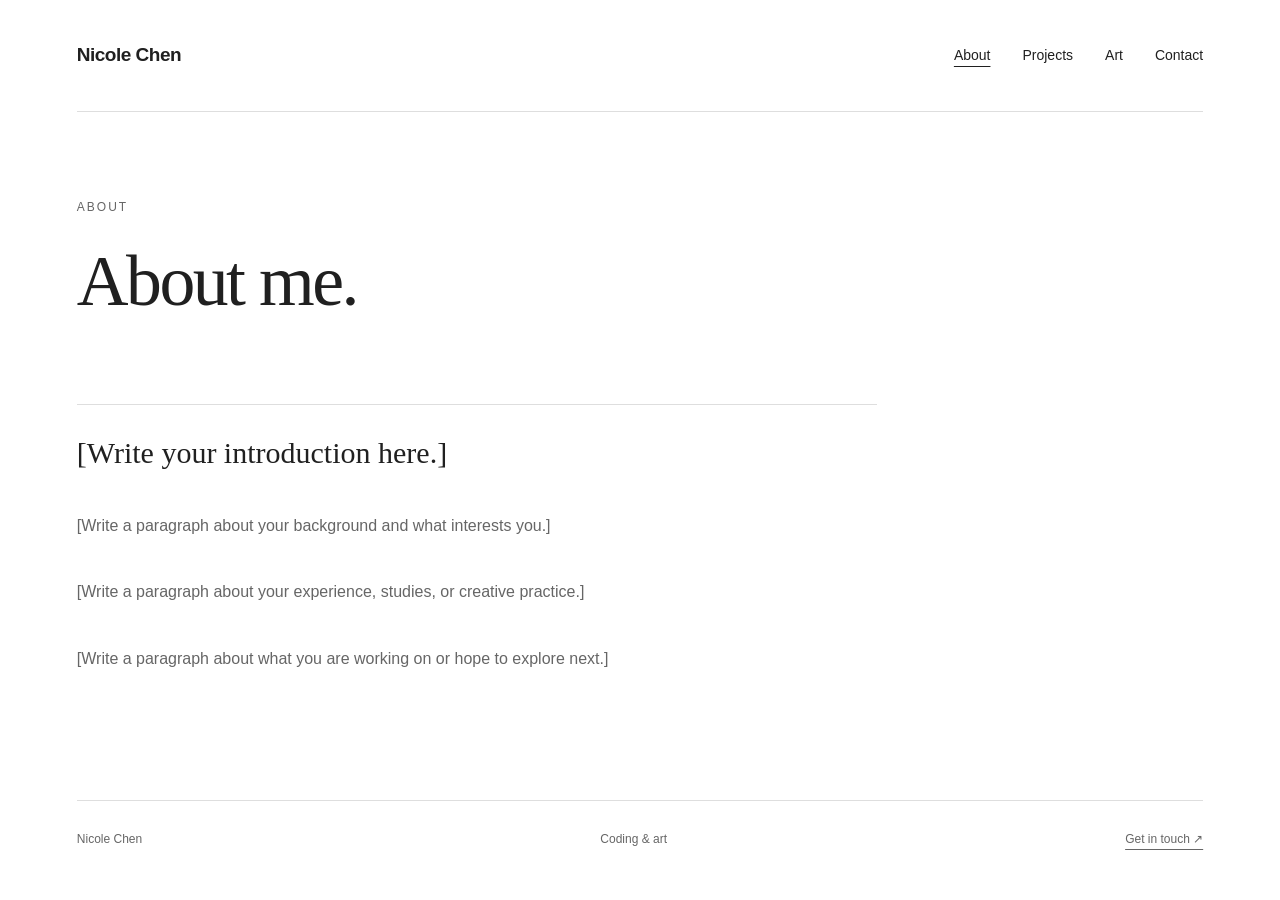
==== commit df3780f4: "changed about me section" ====
--- a/about.html
+++ b/about.html
@@ -15,7 +15,23 @@
     <a class="wordmark" href="index.html">Nicole Chen</a>
     <nav aria-label="Main navigation"><a href="about.html" aria-current="page">About</a><a href="projects.html">Projects</a><a href="art.html">Art</a><a href="contact.html">Contact</a></nav>
   </header>
-  <main id="main"><div class="page-heading"><p class="eyebrow">01 / About</p><h1>Always learning.</h1></div><section class="about-layout"><h2>A little about me</h2><div><p class="large-copy">Hi, I'm Nicole. I'm learning coding, web development, electronics, and I also make art.</p><p>My portfolio brings these interests together: a place to document projects and share creative work.</p><dl class="interest-list"><div><dt>01</dt><dd>Coding</dd></div><div><dt>02</dt><dd>Web development</dd></div><div><dt>03</dt><dd>Electronics</dd></div><div><dt>04</dt><dd>Art</dd></div></dl><a class="text-link" href="projects.html">Explore my projects ↗</a></div></section></main>
+  <main id="main">
+    <div class="page-heading">
+      <p class="eyebrow">About</p>
+      <h1>About me.</h1>
+    </div>
+    <section class="about-writing" aria-label="About me paragraphs">
+      <!-- Replace the text between each <p> and </p> with your own writing.
+           Copy a whole <p>...</p> block below to add another paragraph. -->
+      <p class="large-copy">[Write your introduction here.]</p>
+
+      <p>[Write a paragraph about your background and what interests you.]</p>
+
+      <p>[Write a paragraph about your experience, studies, or creative practice.]</p>
+
+      <p>[Write a paragraph about what you are working on or hope to explore next.]</p>
+    </section>
+  </main>
   <footer><span>Nicole Chen</span><span>Coding &amp; art</span><a href="mailto:nicolechen8@outlook.com">Get in touch ↗</a></footer>
   <dialog id="lightbox" aria-labelledby="lightbox-title">
     <button class="close" aria-label="Close artwork">Close ×</button>
@@ -23,4 +39,4 @@
     <h2 id="lightbox-title"></h2><p id="lightbox-caption"></p>
   </dialog>
 </body>
-</html>+</html>
--- a/style.css
+++ b/style.css
@@ -105,3 +105,22 @@
   footer > span:nth-child(2) { display: none; }
 }
 @media (prefers-reduced-motion: reduce) { * { transition: none !important; } }
+
+/* About writing: a generous single column with room between paragraphs. */
+.about-writing { max-width: 800px; padding: 25px 0 90px; border-top: 1px solid var(--line); }
+.about-writing p { margin-bottom: 36px; line-height: 1.9; }
+.about-writing .large-copy { line-height: 1.5; }
+
+/* Two unlabeled project groups: larger work above, smaller studies below. */
+.project-group { padding-bottom: 60px; }
+.project-group + .project-group { border-top: 1px solid var(--line); padding-top: 60px; }
+.project-group .project-grid { margin-bottom: 0; }
+.projects-large { grid-template-columns: repeat(2, minmax(0, 1fr)); }
+.projects-small { grid-template-columns: repeat(3, minmax(0, 1fr)); gap: 30px; }
+.projects-small .project-visual { min-height: 210px; }
+.projects-small .project-empty { border: 0; padding: 0; }
+@media (max-width: 760px) {
+  .projects-large, .projects-small { grid-template-columns: 1fr; }
+  .project-group { padding-bottom: 40px; }
+  .project-group + .project-group { padding-top: 40px; }
+}
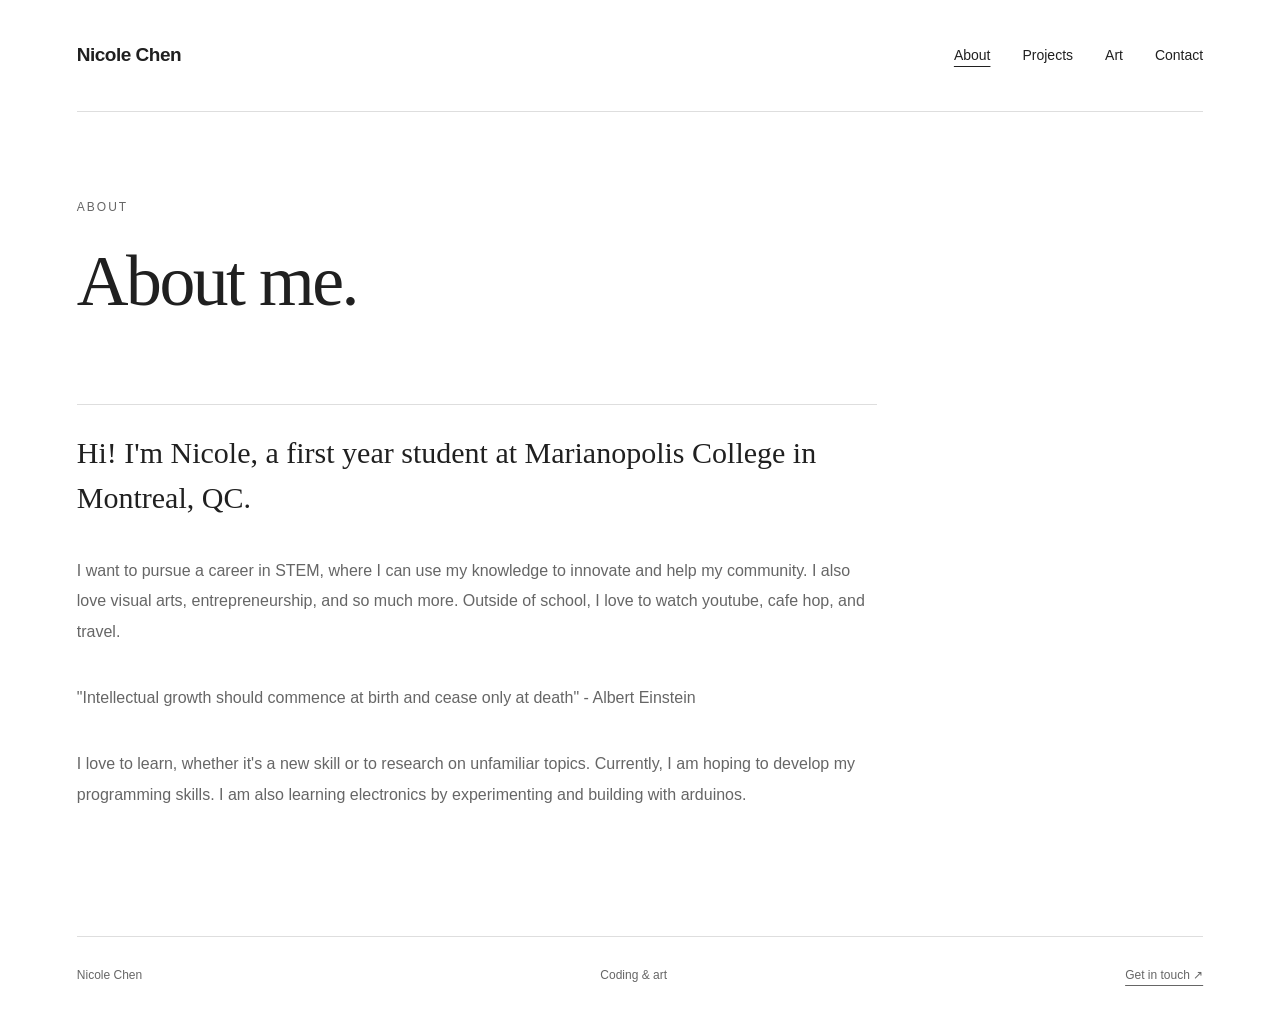
==== commit 8d31fe16: "updated about me paragraphs" ====
--- a/about.html
+++ b/about.html
@@ -23,13 +23,12 @@
     <section class="about-writing" aria-label="About me paragraphs">
       <!-- Replace the text between each <p> and </p> with your own writing.
            Copy a whole <p>...</p> block below to add another paragraph. -->
-      <p class="large-copy">[Write your introduction here.]</p>
+      <p class="large-copy">Hi! I'm Nicole, a first year student at Marianopolis College in Montreal, QC. </p>
 
-      <p>[Write a paragraph about your background and what interests you.]</p>
+      <p>I want to pursue a career in STEM, where I can use my knowledge to innovate and help my community. I also love visual arts, entrepreneurship, and so much more. Outside of school, I love to watch youtube, cafe hop, and travel. </p>
 
-      <p>[Write a paragraph about your experience, studies, or creative practice.]</p>
-
-      <p>[Write a paragraph about what you are working on or hope to explore next.]</p>
+      <p>"Intellectual growth should commence at birth and cease only at death" - Albert Einstein </p>
+      <p> I love to learn, whether it's a new skill or to research on unfamiliar topics. Currently, I am hoping to develop my programming skills. I am also learning electronics by experimenting and building with arduinos.</p>
     </section>
   </main>
   <footer><span>Nicole Chen</span><span>Coding &amp; art</span><a href="mailto:nicolechen8@outlook.com">Get in touch ↗</a></footer>
